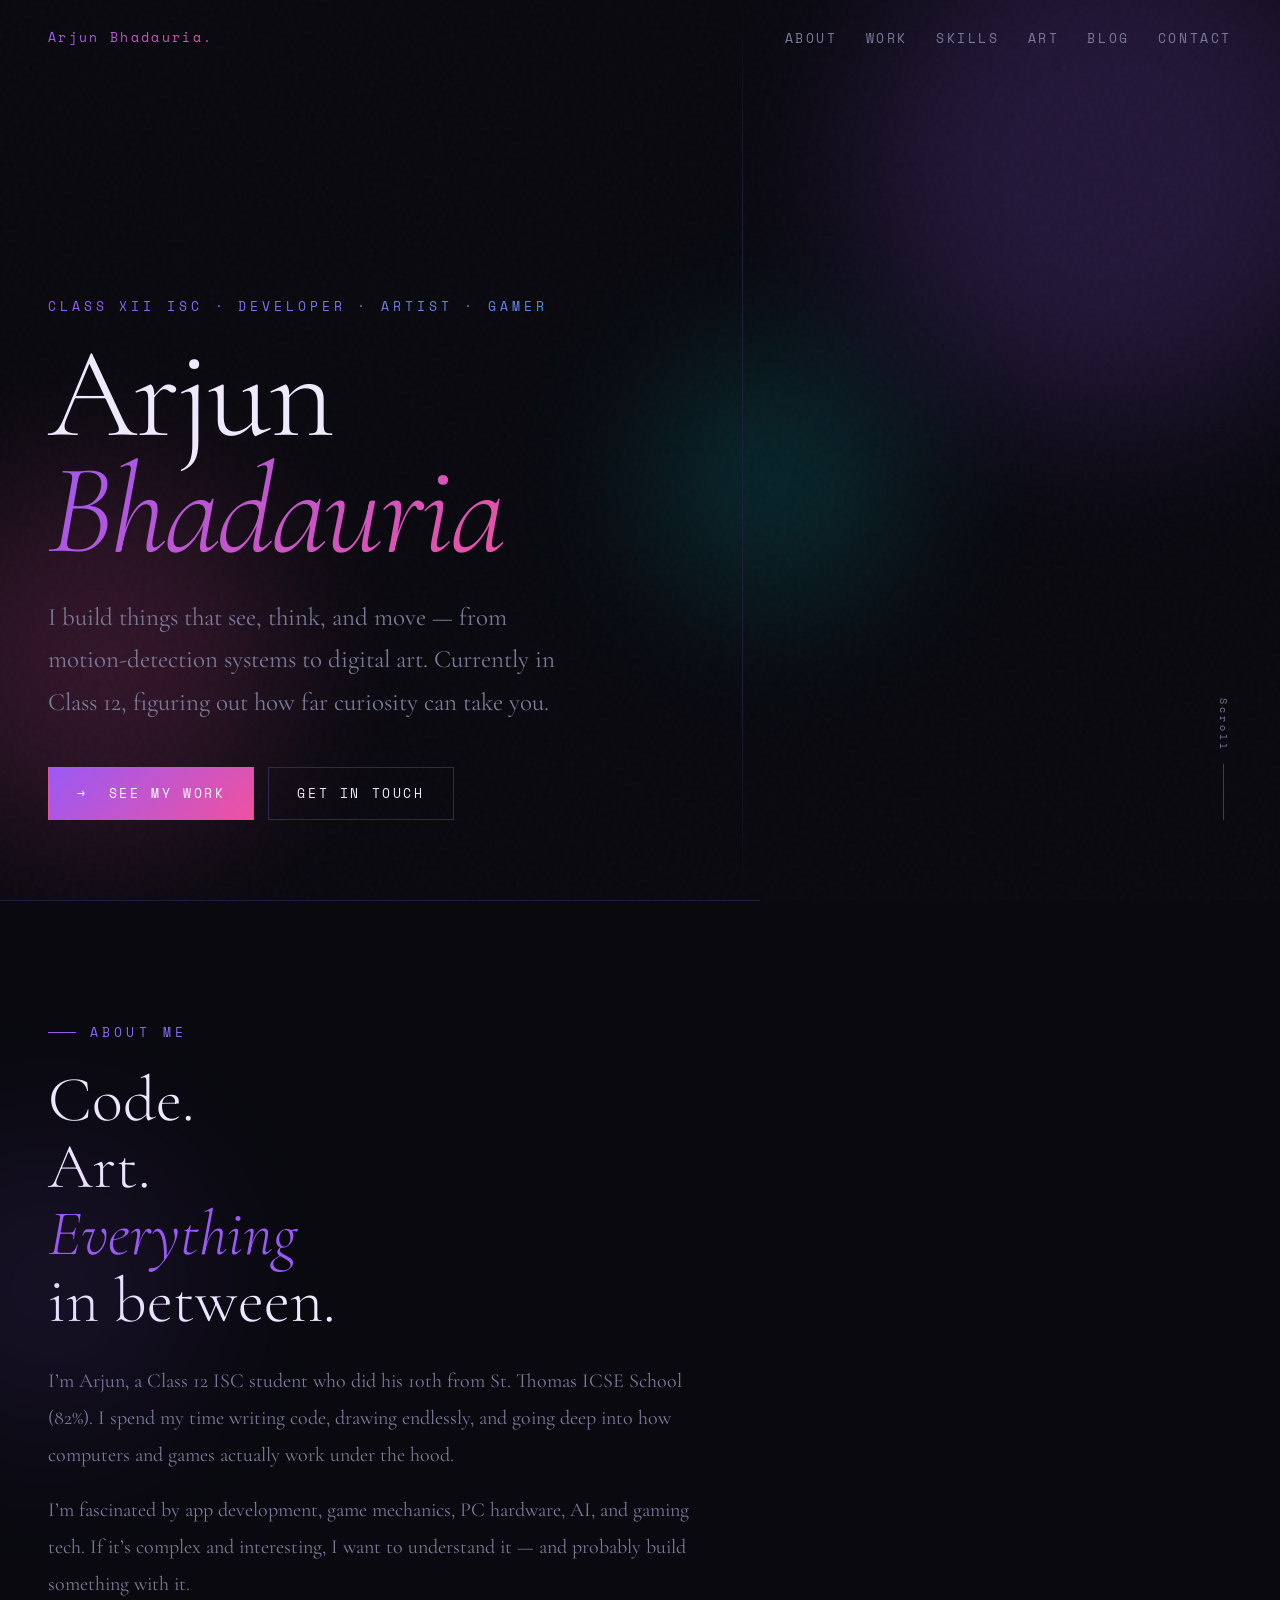
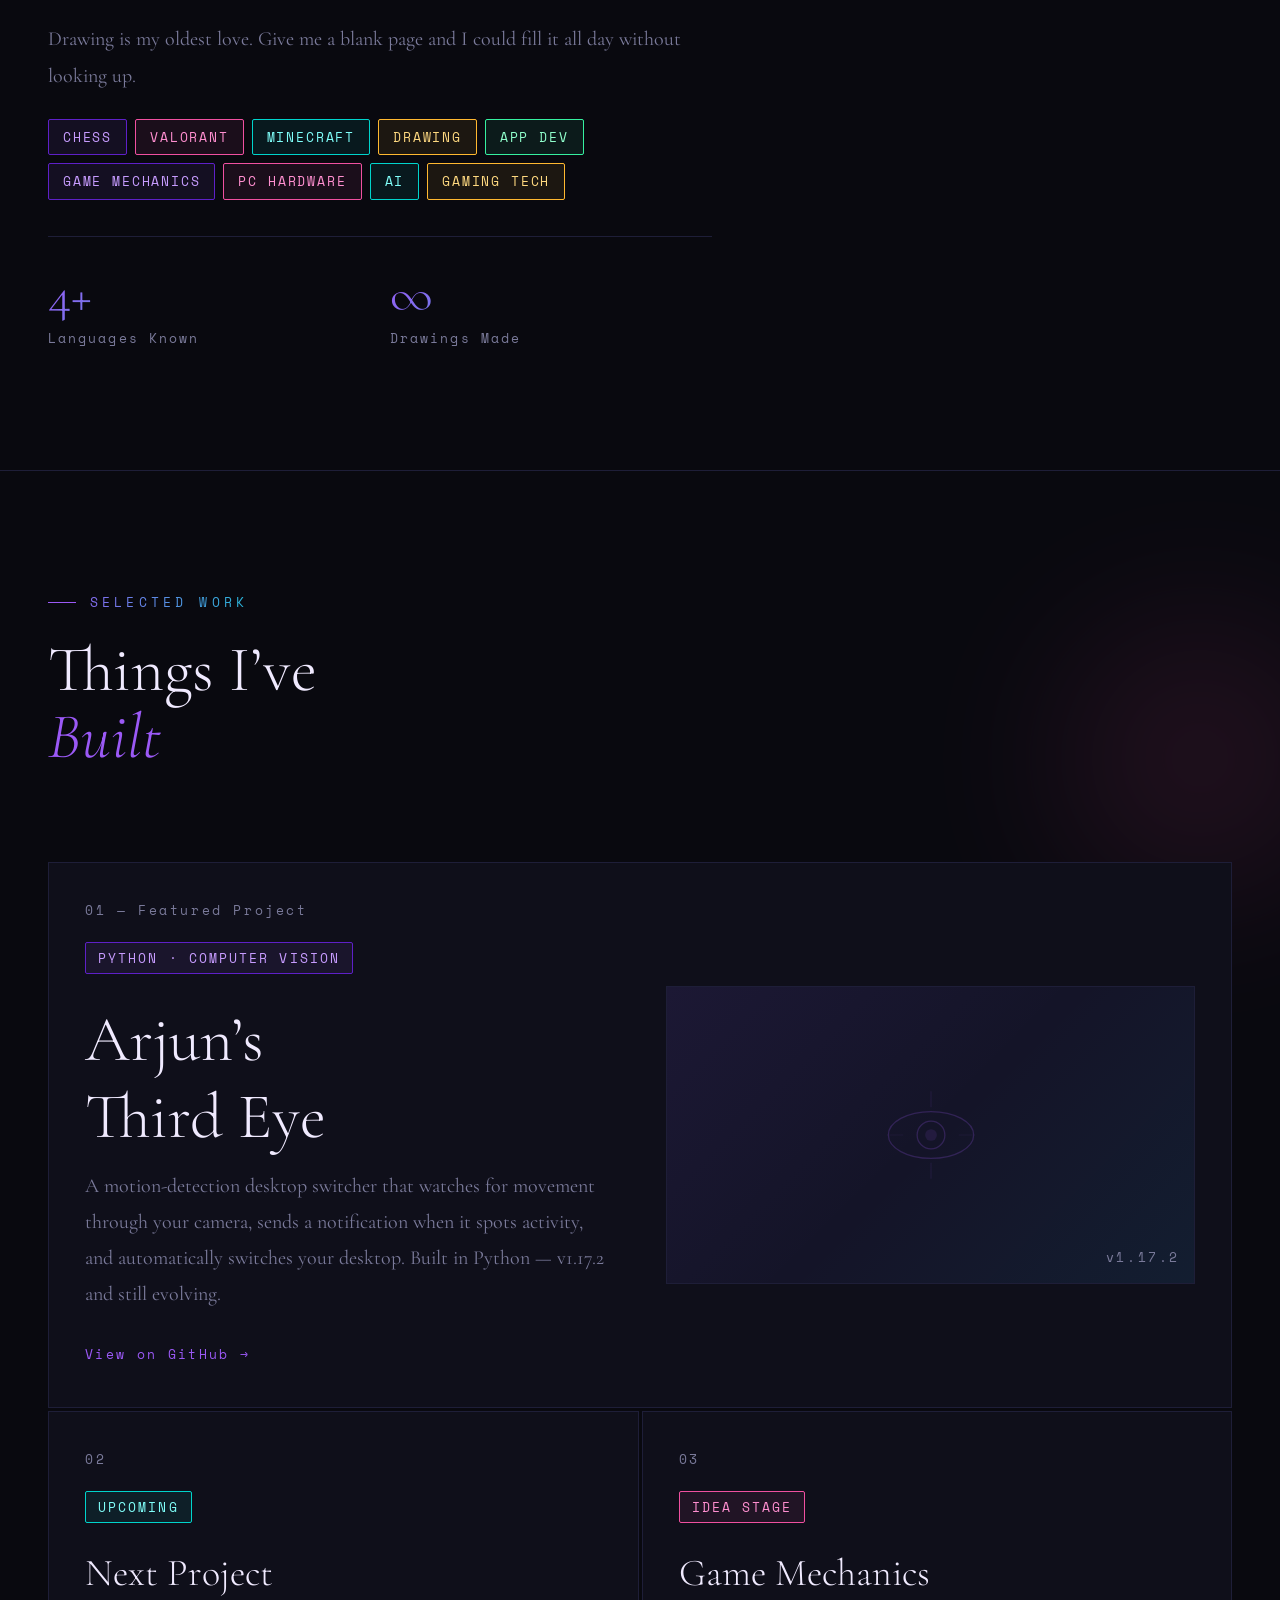
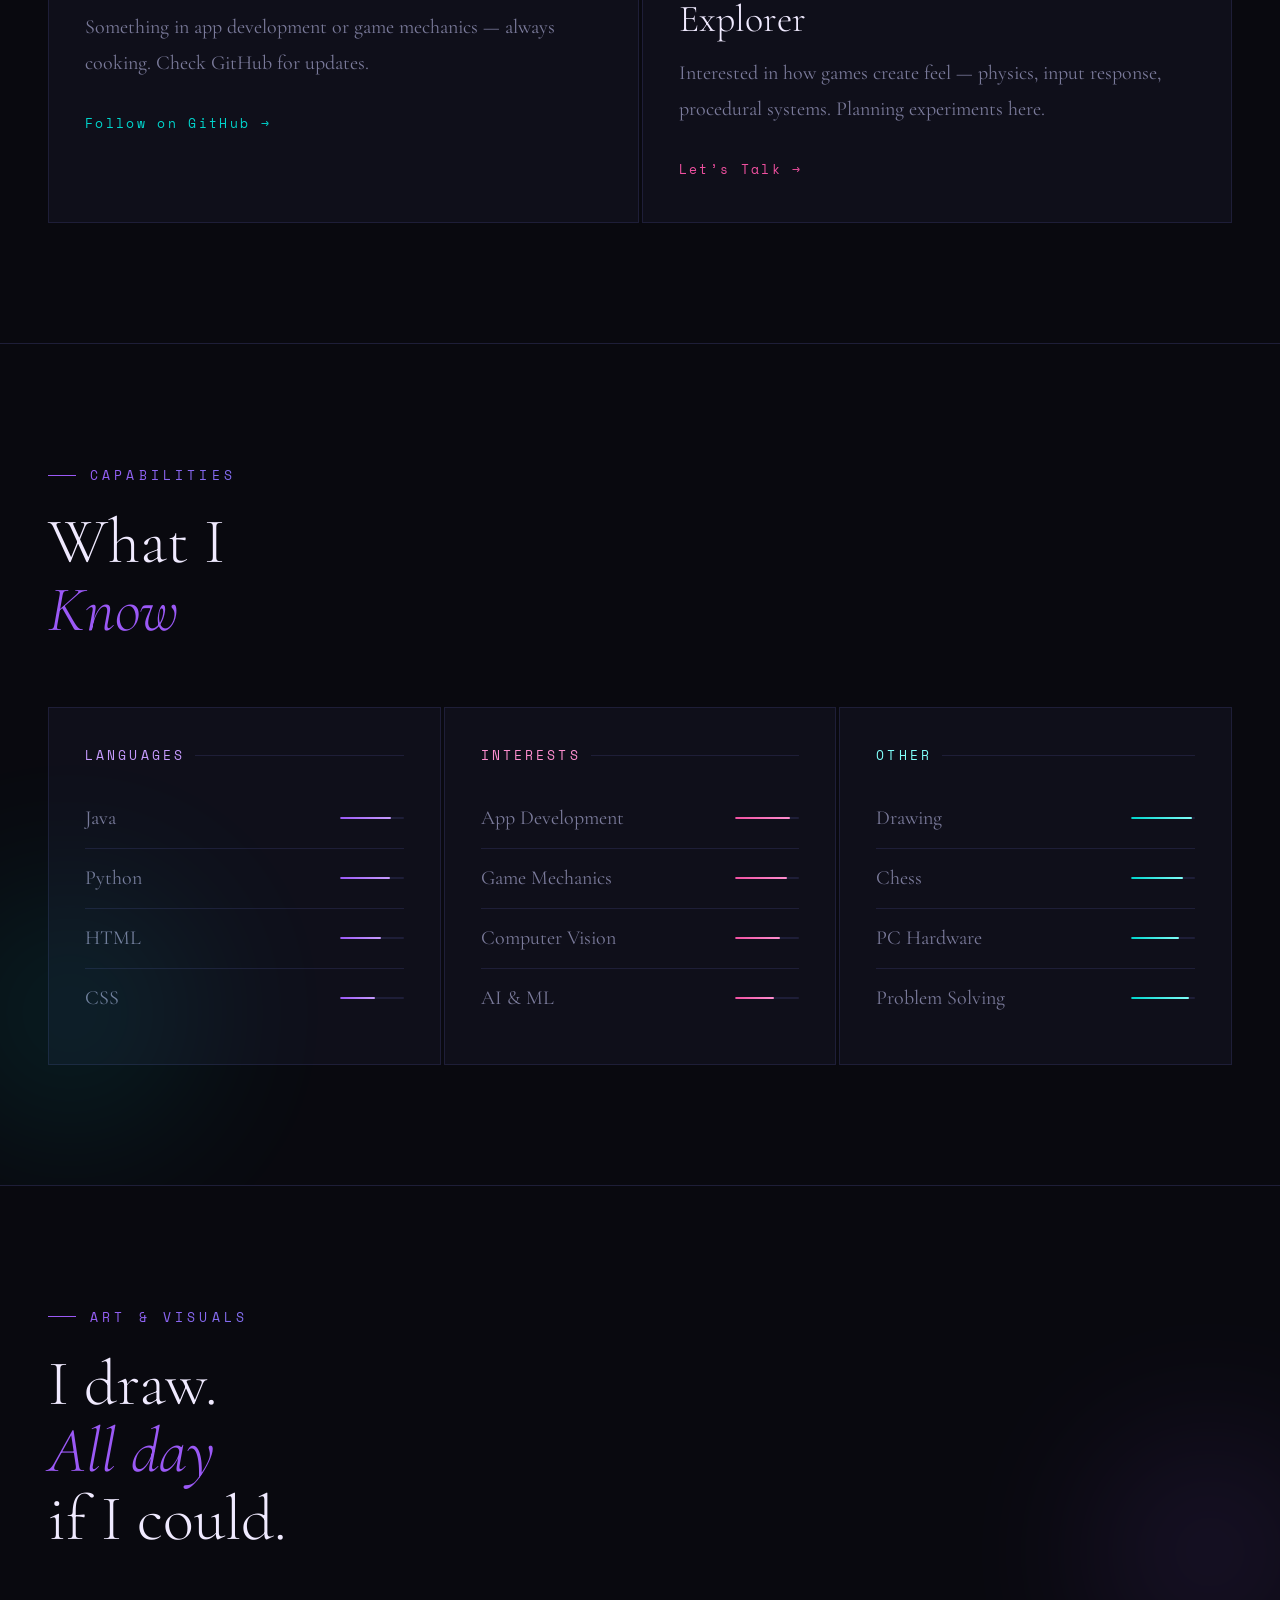
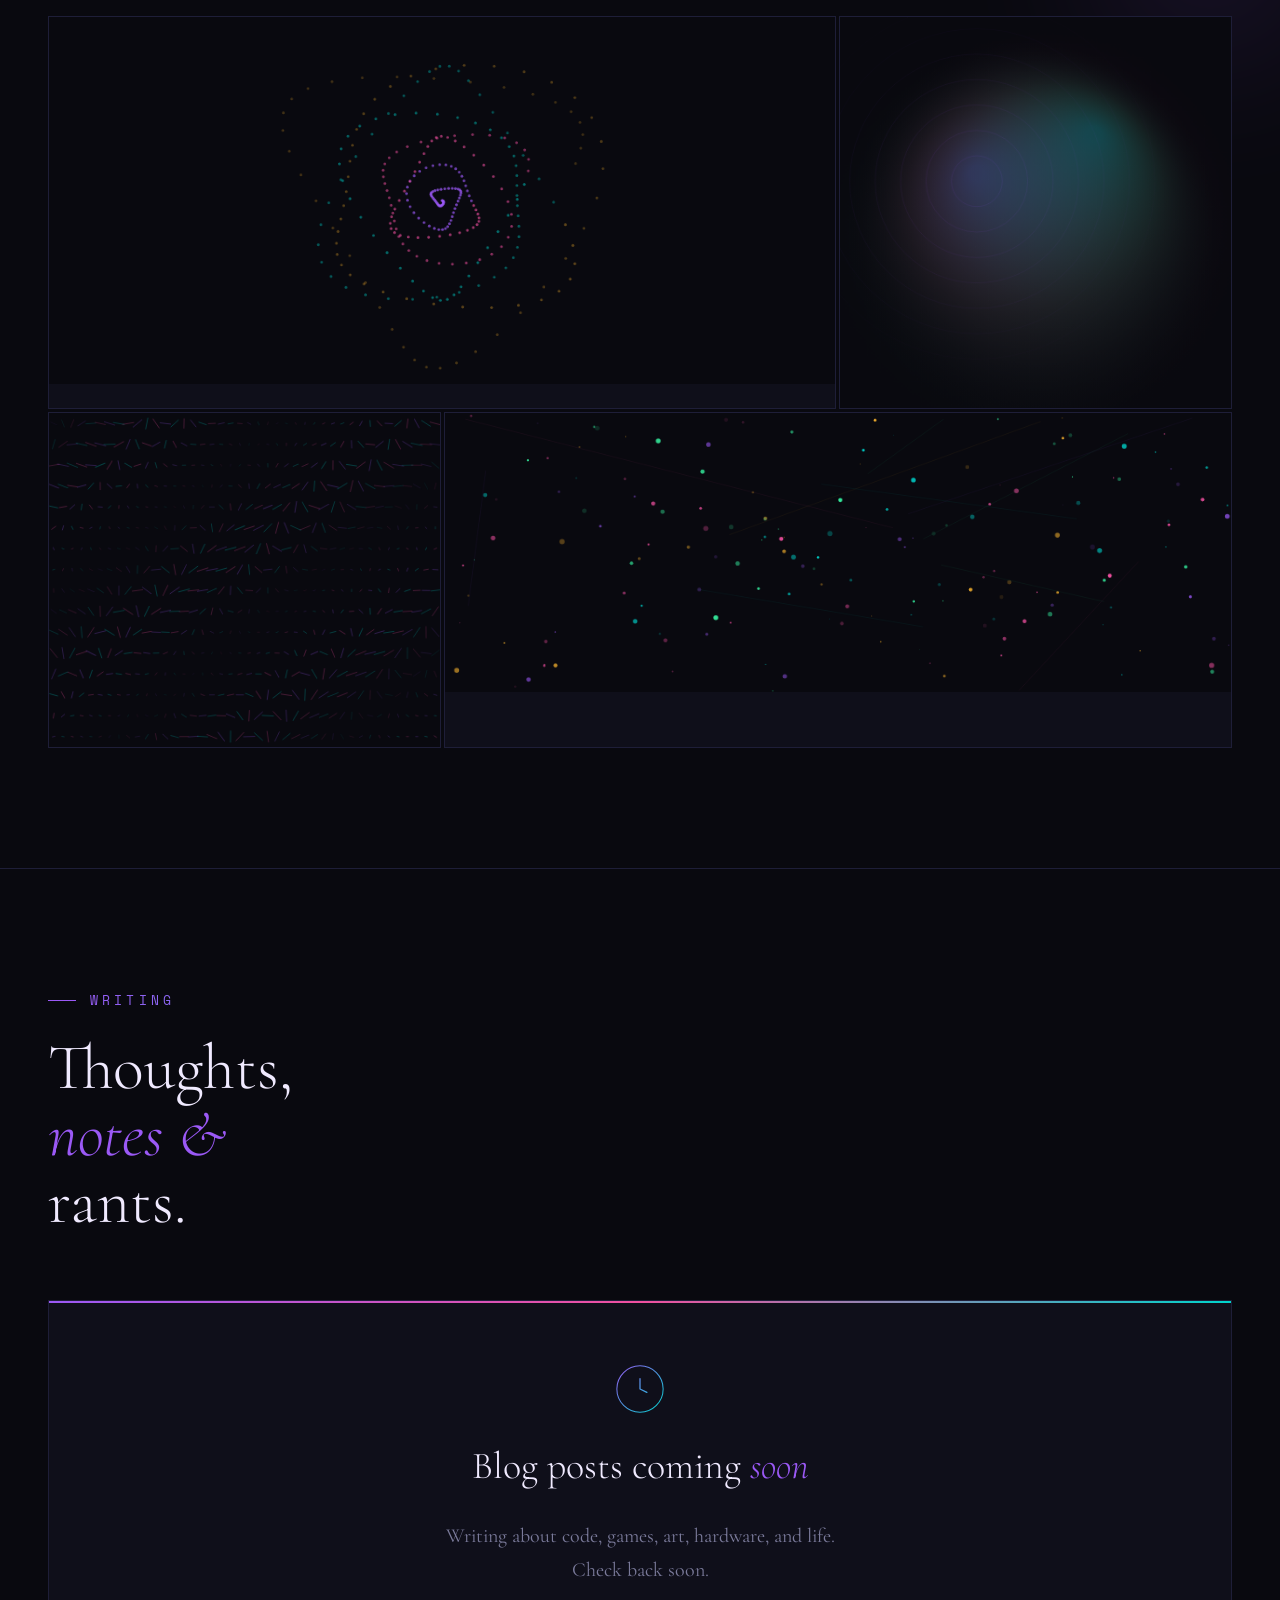
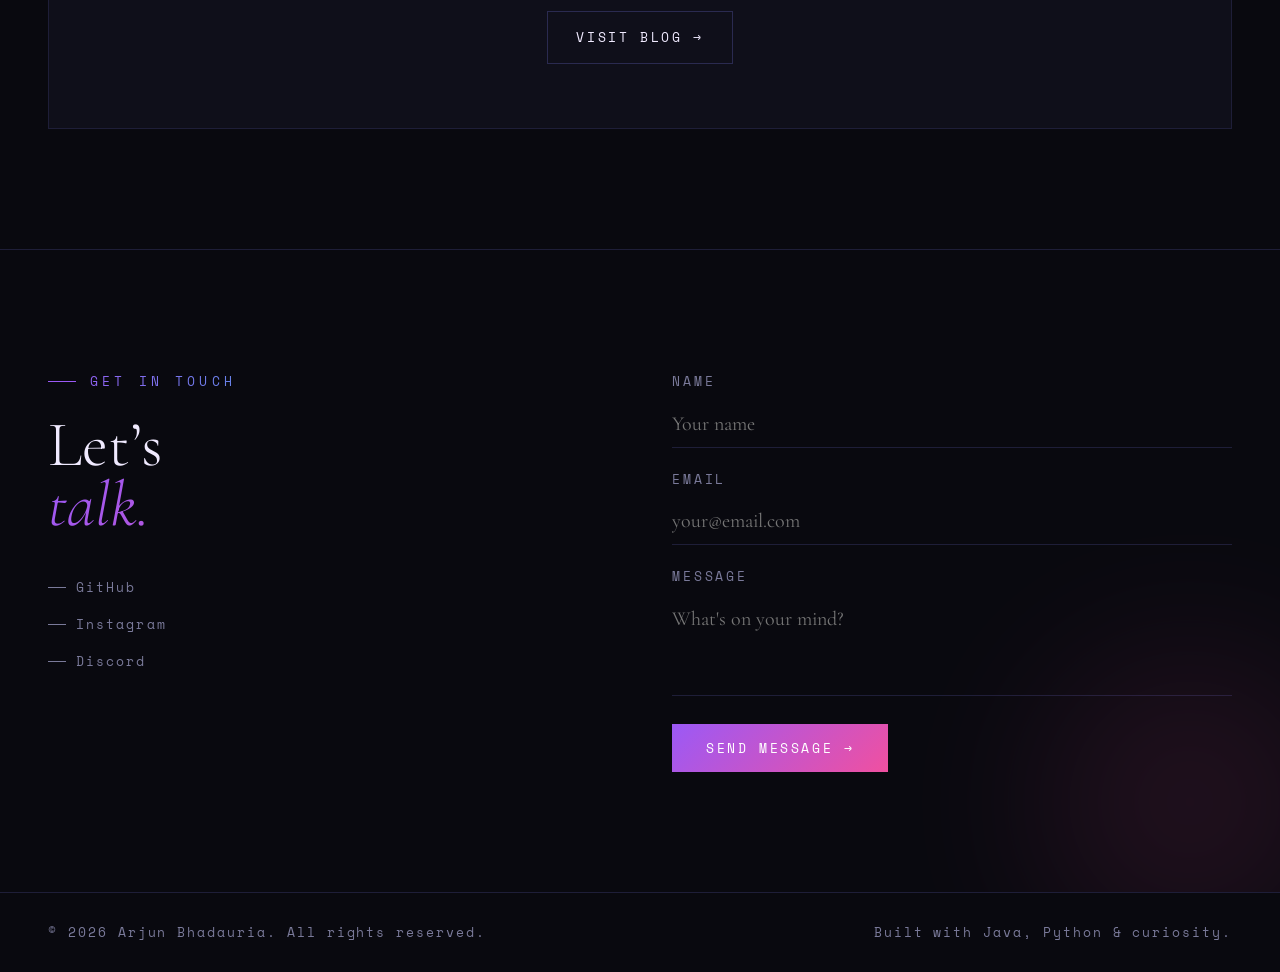
==== index.html @ fe4fc2d3 "Add files via upload" ====
<!DOCTYPE html>
<html lang="en">
<head>
<meta charset="UTF-8"/>
<meta name="viewport" content="width=device-width, initial-scale=1.0"/>
<meta name="description" content="Arjun Bhadauria — Class 12 student, developer, artist & gamer. Building things that see, think, and move."/>
<title>Arjun Bhadauria — Portfolio</title>
<link rel="stylesheet" href="assets/style.css"/>
<style>
/* ── PAGE-SPECIFIC STYLES ── */

/* HERO */
#hero {
  min-height:100vh; display:flex; flex-direction:column; justify-content:flex-end;
  padding:0 48px 80px; position:relative;
}
.hero-orb-1 { width:500px; height:500px; top:-80px; right:-80px; }
.hero-orb-2 { width:360px; height:360px; bottom:60px; left:-80px; }
.hero-orb-3 { width:240px; height:240px; top:40%; right:30%; }
.hero-line {
  position:absolute; top:0; bottom:0; left:58%; width:1px;
  background:linear-gradient(to bottom,transparent,var(--border) 25%,var(--border) 75%,transparent);
}
.hero-eyebrow {
  font-family:var(--mono); font-size:var(--fs-xs); letter-spacing:.3em; text-transform:uppercase;
  margin-bottom:20px; opacity:0; animation:fadeUp .8s .3s ease forwards;
  background:linear-gradient(90deg,var(--violet),var(--cyan));
  -webkit-background-clip:text; -webkit-text-fill-color:transparent; background-clip:text;
}
.hero-name {
  font-size:var(--fs-hero); font-weight:300; line-height:.9; letter-spacing:-.02em;
  margin-bottom:28px; opacity:0; animation:fadeUp .9s .5s ease forwards;
}
.hero-name em {
  font-style:italic;
  background:linear-gradient(135deg,var(--violet),var(--pink));
  -webkit-background-clip:text; -webkit-text-fill-color:transparent; background-clip:text;
}
.hero-desc {
  max-width:520px; color:var(--muted); font-size:var(--fs-md); line-height:1.7;
  margin-bottom:44px; opacity:0; animation:fadeUp .9s .7s ease forwards;
}
.hero-btns { display:flex; gap:14px; flex-wrap:wrap; opacity:0; animation:fadeUp .9s .9s ease forwards; }
.scroll-hint {
  position:absolute; right:48px; bottom:80px;
  font-family:var(--mono); font-size:10px; letter-spacing:.3em; color:var(--muted);
  writing-mode:vertical-rl; display:flex; align-items:center; gap:12px;
  opacity:0; animation:fadeUp 1s 1.1s ease forwards;
}
.scroll-hint::after { content:''; display:block; width:1px; height:56px; background:var(--dim); }

/* ABOUT */
#about {
  padding:120px 48px; border-top:1px solid var(--border);
  display:block; max-width:760px;
}
.about-text { color:var(--muted); font-size:var(--fs-base); line-height:1.85; margin-bottom:18px; }
.interest-chips { display:flex; flex-wrap:wrap; gap:8px; margin-top:24px; }
.about-stats { display:grid; grid-template-columns:1fr 1fr; gap:20px; margin-top:36px; padding-top:32px; border-top:1px solid var(--border); }
.stat-num {
  font-size:clamp(36px,5vw,52px); font-weight:300; line-height:1;
  background:linear-gradient(135deg,var(--violet),var(--cyan));
  -webkit-background-clip:text; -webkit-text-fill-color:transparent; background-clip:text;
}
.stat-label { font-family:var(--mono); font-size:var(--fs-xs); letter-spacing:.16em; color:var(--muted); margin-top:6px; }

/* PROJECTS */
#projects { padding:120px 48px; border-top:1px solid var(--border); }
.projects-header { display:flex; justify-content:space-between; align-items:flex-end; margin-bottom:64px; }
.projects-grid { display:grid; grid-template-columns:1fr 1fr; gap:3px; }
.project-card { padding:36px; }
.project-card.featured { grid-column:span 2; display:grid; grid-template-columns:1fr 1fr; gap:52px; align-items:center; }
.project-card.featured .project-title { font-size:var(--fs-xl); }
.project-num { font-family:var(--mono); font-size:var(--fs-xs); color:var(--muted); letter-spacing:.2em; margin-bottom:18px; }
.project-tag {
  display:inline-block; font-family:var(--mono); font-size:var(--fs-xs); letter-spacing:.16em;
  padding:4px 12px; margin-bottom:14px; border-radius:2px;
}
.project-title { font-size:var(--fs-lg); font-weight:300; margin-bottom:12px; line-height:1.2; }
.project-desc { color:var(--muted); font-size:var(--fs-base); line-height:1.8; margin-bottom:24px; }
.project-visual {
  aspect-ratio:16/9; background:var(--surface2); border:1px solid var(--border);
  display:flex; align-items:center; justify-content:center; position:relative; overflow:hidden;
}
.project-visual-inner {
  position:absolute; inset:0;
  background:linear-gradient(135deg,rgba(155,89,246,.06),transparent 50%,rgba(0,212,204,.05));
}
.eye-svg { position:absolute; opacity:.22; }
.project-v-label { position:absolute; bottom:14px; right:14px; font-family:var(--mono); font-size:var(--fs-xs); letter-spacing:.2em; color:var(--muted); }

/* SKILLS */
#skills { padding:120px 48px; border-top:1px solid var(--border); }
.skills-grid { display:grid; grid-template-columns:repeat(3,1fr); gap:3px; margin-top:64px; }
.skill-group { background:var(--surface); border:1px solid var(--border); padding:36px; }
.skill-group-title {
  font-family:var(--mono); font-size:var(--fs-xs); letter-spacing:.24em; text-transform:uppercase;
  margin-bottom:22px; display:flex; align-items:center; gap:10px;
}
.skill-group-title::after { content:''; flex:1; height:1px; background:var(--border); }
.sg-v .skill-group-title { color:var(--violet-l); }
.sg-p .skill-group-title { color:var(--pink-l); }
.sg-c .skill-group-title { color:var(--cyan-l); }
.skill-item { display:flex; justify-content:space-between; align-items:center; padding:12px 0; border-bottom:1px solid var(--border); font-size:var(--fs-base); color:var(--muted); }
.skill-item:last-child { border-bottom:none; }

/* ART */
#art { padding:120px 48px; border-top:1px solid var(--border); }
.art-grid { display:grid; grid-template-columns:repeat(3,1fr); gap:3px; margin-top:64px; }
.art-item { position:relative; overflow:hidden; background:var(--surface); border:1px solid var(--border); }
.art-item:first-child { grid-column:span 2; }
.art-item:last-child  { grid-column:span 2; }
.art-canvas { width:100%; display:block; }
.art-overlay {
  position:absolute; inset:0;
  background:linear-gradient(to top,rgba(9,9,15,.88) 0%,transparent 55%);
  display:flex; flex-direction:column; justify-content:flex-end; padding:24px; opacity:0; transition:opacity .3s;
}
.art-item:hover .art-overlay { opacity:1; }
.art-title { font-size:var(--fs-md); margin-bottom:4px; color:var(--text); }
.art-medium { font-family:var(--mono); font-size:var(--fs-xs); letter-spacing:.16em; color:var(--violet-l); }

/* BLOG TEASER */
#blog { padding:120px 48px; border-top:1px solid var(--border); }
.blog-grid { display:grid; grid-template-columns:repeat(3,1fr); gap:3px; margin-top:64px; }
.blog-card {
  background:var(--surface); border:1px solid var(--border); padding:32px;
  text-decoration:none; display:block; color:inherit;
  position:relative; overflow:hidden; transition:border-color .3s, transform .3s;
}
.blog-card:hover { border-color:var(--border2); transform:translateY(-2px); }
.blog-card::before {
  content:''; position:absolute; inset:0; opacity:0; transition:opacity .4s;
  background:radial-gradient(ellipse at 0% 0%,rgba(155,89,246,.08),transparent 60%);
}
.blog-card:hover::before { opacity:1; }
.blog-date { font-family:var(--mono); font-size:var(--fs-xs); letter-spacing:.16em; color:var(--muted); margin-bottom:14px; }
.blog-title { font-size:var(--fs-md); font-weight:300; line-height:1.3; margin-bottom:12px; color:var(--text); }
.blog-excerpt { color:var(--muted); font-size:var(--fs-sm); line-height:1.8; margin-bottom:18px; }
.blog-tag { font-family:var(--mono); font-size:var(--fs-xs); letter-spacing:.14em; padding:3px 10px; border-radius:2px; display:inline-block; }

/* CONTACT */
#contact {
  padding:120px 48px; border-top:1px solid var(--border);
  display:grid; grid-template-columns:1fr 1fr; gap:64px; align-items:start;
}
.contact-heading { font-size:var(--fs-xl); font-weight:300; line-height:.95; margin-bottom:40px; }
.contact-heading em {
  font-style:italic; display:block;
  background:linear-gradient(135deg,var(--violet),var(--pink));
  -webkit-background-clip:text; -webkit-text-fill-color:transparent; background-clip:text;
}
.contact-links { display:flex; flex-direction:column; gap:14px; }
.contact-link {
  font-family:var(--mono); font-size:var(--fs-xs); letter-spacing:.16em;
  color:var(--muted); text-decoration:none; display:inline-flex; align-items:center; gap:10px; transition:color .2s;
}
.contact-link:hover { color:var(--violet-l); }
.contact-link::before { content:''; display:block; width:18px; height:1px; background:currentColor; }
.contact-form { display:flex; flex-direction:column; gap:20px; }

/* ── RESPONSIVE ── */
@media(max-width:900px){
  #hero    { padding:0 28px 64px; }
  #about, #contact { padding:80px 28px; }
  .hero-line, .scroll-hint { display:none; }
  #projects  { padding:80px 28px; }
  .projects-grid { grid-template-columns:1fr; }
  .project-card.featured { grid-column:span 1; grid-template-columns:1fr; }
  .project-visual { display:none; }
  #skills    { padding:80px 28px; }
  .skills-grid { grid-template-columns:1fr 1fr; }
  #art       { padding:80px 28px; }
  .art-grid  { grid-template-columns:1fr 1fr; }
  .art-item:first-child, .art-item:last-child { grid-column:span 2; }
  #blog      { padding:80px 28px; }
  .blog-grid { grid-template-columns:1fr 1fr; }
  #contact   { padding:80px 28px; }
}
@media(max-width:560px){
  #hero { padding:0 20px 56px; }
  .hero-btns { flex-direction:column; }
  .btn { justify-content:center; }
  #about,#projects,#skills,#art,#blog,#contact { padding-left:20px; padding-right:20px; padding-top:64px; padding-bottom:64px; }
  .about-stats { grid-template-columns:1fr 1fr; }
  .skills-grid { grid-template-columns:1fr; }
  .art-grid { grid-template-columns:1fr; }
  .art-item:first-child, .art-item:last-child { grid-column:span 1; }
  .blog-grid { grid-template-columns:1fr; }
  .contact-heading { font-size:clamp(40px,12vw,70px); }
}
</style>
</head>
<body>

<div class="cursor-dot"  id="cDot"></div>
<div class="cursor-ring" id="cRing"></div>

<!-- NAV -->
<nav id="nav">
  <a href="#hero" class="nav-logo">Arjun Bhadauria.</a>
  <ul class="nav-links">
    <li><a href="#about">About</a></li>
    <li><a href="#projects">Work</a></li>
    <li><a href="#skills">Skills</a></li>
    <li><a href="#art">Art</a></li>
    <li><a href="#blog">Blog</a></li>
    <li><a href="#contact">Contact</a></li>
  </ul>
  <button class="nav-toggle" id="navToggle" aria-label="Menu">
    <span></span><span></span><span></span>
  </button>
</nav>
<div class="nav-mobile" id="navMobile">
  <a href="#about"    onclick="closeMobileNav()">About</a>
  <a href="#projects" onclick="closeMobileNav()">Work</a>
  <a href="#skills"   onclick="closeMobileNav()">Skills</a>
  <a href="#art"      onclick="closeMobileNav()">Art</a>
  <a href="#blog"     onclick="closeMobileNav()">Blog</a>
  <a href="#contact"  onclick="closeMobileNav()">Contact</a>
</div>

<!-- HERO -->
<section id="hero">
  <div class="orb orb-v hero-orb-1"></div>
  <div class="orb orb-p hero-orb-2"></div>
  <div class="orb orb-c hero-orb-3"></div>
  <div class="hero-line"></div>
  <div class="hero-eyebrow">Class XII ISC &middot; Developer &middot; Artist &middot; Gamer</div>
  <h1 class="hero-name">Arjun<br><em>Bhadauria</em></h1>
  <p class="hero-desc">I build things that see, think, and move &mdash; from motion-detection systems to digital art. Currently in Class 12, figuring out how far curiosity can take you.</p>
  <div class="hero-btns">
    <a href="#projects" class="btn btn-primary">&#8594;&nbsp;&nbsp;See My Work</a>
    <a href="#contact"  class="btn btn-outline">Get In Touch</a>
  </div>
  <div class="scroll-hint">Scroll</div>
</section>

<!-- ABOUT -->
<section id="about">
  <div class="orb orb-v" style="width:300px;height:300px;top:20%;left:-100px;opacity:.1;"></div>
  <div class="reveal">
    <div class="section-label">About Me</div>
    <h2 class="big-heading">Code.<br>Art.<br><em>Everything</em><br>in between.</h2>
    <p class="about-text">I&rsquo;m Arjun, a Class 12 ISC student who did his 10th from St.&nbsp;Thomas ICSE School (82%). I spend my time writing code, drawing endlessly, and going deep into how computers and games actually work under the hood.</p>
    <p class="about-text">I&rsquo;m fascinated by app development, game mechanics, PC hardware, AI, and gaming tech. If it&rsquo;s complex and interesting, I want to understand it &mdash; and probably build something with it.</p>
    <p class="about-text">Drawing is my oldest love. Give me a blank page and I could fill it all day without looking up.</p>
    <div class="interest-chips">
      <span class="chip chip-v">Chess</span>
      <span class="chip chip-p">Valorant</span>
      <span class="chip chip-c">Minecraft</span>
      <span class="chip chip-a">Drawing</span>
      <span class="chip chip-g">App Dev</span>
      <span class="chip chip-v">Game Mechanics</span>
      <span class="chip chip-p">PC Hardware</span>
      <span class="chip chip-c">AI</span>
      <span class="chip chip-a">Gaming Tech</span>
    </div>
    <div class="about-stats">
      <div><div class="stat-num">4+</div><div class="stat-label">Languages Known</div></div>
      <div><div class="stat-num">&#8734;</div><div class="stat-label">Drawings Made</div></div>
    </div>
  </div>
</section>

<!-- PROJECTS -->
<section id="projects">
  <div class="orb orb-p" style="width:280px;height:280px;top:10%;right:-60px;opacity:.1;"></div>
  <div class="projects-header reveal">
    <div>
      <div class="section-label">Selected Work</div>
      <h2 class="big-heading">Things I&rsquo;ve<br><em>Built</em></h2>
    </div>
  </div>
  <div class="projects-grid">

    <!-- Featured -->
    <div class="card card-glow project-card featured reveal">
      <div>
        <div class="project-num">01 &mdash; Featured Project</div>
        <span class="project-tag chip chip-v">Python &middot; Computer Vision</span>
        <h3 class="project-title" style="margin-top:14px;">Arjun&rsquo;s<br>Third Eye</h3>
        <p class="project-desc">A motion-detection desktop switcher that watches for movement through your camera, sends a notification when it spots activity, and automatically switches your desktop. Built in Python &mdash; v1.17.2 and still evolving.</p>
        <a href="https://github.com/arjundevloper/motion-detection-desktop-switcher/tree/main/arjuns_third_eye_v1.17.2" target="_blank" class="arrow-link">View on GitHub &#8594;</a>
      </div>
      <div class="project-visual">
        <div class="project-visual-inner"></div>
        <svg class="eye-svg" width="96" height="96" viewBox="0 0 90 90" fill="none">
          <ellipse cx="45" cy="45" rx="40" ry="22" stroke="#9b59f6" stroke-width="1.2"/>
          <circle cx="45" cy="45" r="13" stroke="#9b59f6" stroke-width="1.2"/>
          <circle cx="45" cy="45" r="5.5" fill="#9b59f6" opacity=".5"/>
          <line x1="45" y1="4"  x2="45" y2="19" stroke="#9b59f6" stroke-width=".9" opacity=".5"/>
          <line x1="45" y1="71" x2="45" y2="86" stroke="#9b59f6" stroke-width=".9" opacity=".5"/>
          <line x1="4"  y1="45" x2="19" y2="45" stroke="#9b59f6" stroke-width=".9" opacity=".3"/>
          <line x1="71" y1="45" x2="86" y2="45" stroke="#9b59f6" stroke-width=".9" opacity=".3"/>
        </svg>
        <span class="project-v-label">v1.17.2</span>
      </div>
    </div>

    <!-- P2 -->
    <div class="card card-glow project-card reveal">
      <div class="project-num">02</div>
      <span class="project-tag chip chip-c">Upcoming</span>
      <h3 class="project-title" style="margin-top:14px;">Next Project</h3>
      <p class="project-desc">Something in app development or game mechanics &mdash; always cooking. Check GitHub for updates.</p>
      <a href="https://github.com/arjundevloper" target="_blank" class="arrow-link cyan">Follow on GitHub &#8594;</a>
    </div>

    <!-- P3 -->
    <div class="card card-glow project-card reveal">
      <div class="project-num">03</div>
      <span class="project-tag chip chip-p">Idea Stage</span>
      <h3 class="project-title" style="margin-top:14px;">Game Mechanics<br>Explorer</h3>
      <p class="project-desc">Interested in how games create feel &mdash; physics, input response, procedural systems. Planning experiments here.</p>
      <a href="#contact" class="arrow-link pink">Let&rsquo;s Talk &#8594;</a>
    </div>
  </div>
</section>

<!-- SKILLS -->
<section id="skills">
  <div class="orb orb-c" style="width:260px;height:260px;bottom:5%;left:-60px;opacity:.1;"></div>
  <div class="reveal">
    <div class="section-label">Capabilities</div>
    <h2 class="big-heading">What I<br><em>Know</em></h2>
  </div>
  <div class="skills-grid">
    <div class="skill-group sg-v reveal">
      <div class="skill-group-title">Languages</div>
      <div class="skill-item">Java          <div class="skill-bar"><div class="skill-bar-fill fill-v" style="--pct:.80"></div></div></div>
      <div class="skill-item">Python        <div class="skill-bar"><div class="skill-bar-fill fill-v" style="--pct:.78"></div></div></div>
      <div class="skill-item">HTML          <div class="skill-bar"><div class="skill-bar-fill fill-v" style="--pct:.65"></div></div></div>
      <div class="skill-item">CSS           <div class="skill-bar"><div class="skill-bar-fill fill-v" style="--pct:.55"></div></div></div>
    </div>
    <div class="skill-group sg-p reveal">
      <div class="skill-group-title">Interests</div>
      <div class="skill-item">App Development   <div class="skill-bar"><div class="skill-bar-fill fill-p" style="--pct:.85"></div></div></div>
      <div class="skill-item">Game Mechanics    <div class="skill-bar"><div class="skill-bar-fill fill-p" style="--pct:.80"></div></div></div>
      <div class="skill-item">Computer Vision   <div class="skill-bar"><div class="skill-bar-fill fill-p" style="--pct:.70"></div></div></div>
      <div class="skill-item">AI &amp; ML       <div class="skill-bar"><div class="skill-bar-fill fill-p" style="--pct:.60"></div></div></div>
    </div>
    <div class="skill-group sg-c reveal">
      <div class="skill-group-title">Other</div>
      <div class="skill-item">Drawing        <div class="skill-bar"><div class="skill-bar-fill fill-c" style="--pct:.95"></div></div></div>
      <div class="skill-item">Chess          <div class="skill-bar"><div class="skill-bar-fill fill-c" style="--pct:.82"></div></div></div>
      <div class="skill-item">PC Hardware    <div class="skill-bar"><div class="skill-bar-fill fill-c" style="--pct:.75"></div></div></div>
      <div class="skill-item">Problem Solving<div class="skill-bar"><div class="skill-bar-fill fill-c" style="--pct:.90"></div></div></div>
    </div>
  </div>
</section>

<!-- ART -->
<section id="art">
  <div class="orb orb-v" style="width:220px;height:220px;top:20%;right:-40px;opacity:.12;"></div>
  <div class="reveal">
    <div class="section-label">Art &amp; Visuals</div>
    <h2 class="big-heading">I draw.<br><em>All day</em><br>if I could.</h2>
  </div>
  <div class="art-grid reveal">
    <div class="art-item"><canvas class="art-canvas" id="c1"></canvas><div class="art-overlay"><div class="art-title">Generative Forms</div><div class="art-medium">Canvas &middot; Code Art</div></div></div>
    <div class="art-item"><canvas class="art-canvas" id="c2"></canvas><div class="art-overlay"><div class="art-title">Study in Light</div><div class="art-medium">Digital &middot; Illustration</div></div></div>
    <div class="art-item"><canvas class="art-canvas" id="c3"></canvas><div class="art-overlay"><div class="art-title">Flow Field</div><div class="art-medium">Algorithm &middot; Art</div></div></div>
    <div class="art-item"><canvas class="art-canvas" id="c4"></canvas><div class="art-overlay"><div class="art-title">Star Field</div><div class="art-medium">Generative &middot; Canvas</div></div></div>
  </div>

</section>

<!-- BLOG -->
<section id="blog">
  <div class="reveal">
    <div class="section-label">Writing</div>
    <h2 class="big-heading">Thoughts,<br><em>notes &amp;</em><br>rants.</h2>
  </div>
  <div class="blog-coming reveal" style="margin-top:64px;padding:64px;background:var(--surface);border:1px solid var(--border);display:flex;flex-direction:column;align-items:center;text-align:center;gap:20px;position:relative;overflow:hidden;">
    <div style="position:absolute;top:0;left:0;right:0;height:2px;background:linear-gradient(90deg,var(--violet),var(--pink),var(--cyan));"></div>
    <svg width="48" height="48" viewBox="0 0 56 56" fill="none" style="animation:pulse 2.5s ease infinite;">
      <circle cx="28" cy="28" r="27" stroke="url(#bsg)" stroke-width="1.2"/>
      <path d="M28 16v12l8 4" stroke="url(#bsg)" stroke-width="1.5" stroke-linecap="round" stroke-linejoin="round"/>
      <defs><linearGradient id="bsg" x1="0" y1="0" x2="56" y2="56" gradientUnits="userSpaceOnUse"><stop stop-color="#9b59f6"/><stop offset="1" stop-color="#00d4cc"/></linearGradient></defs>
    </svg>
    <p style="font-size:var(--fs-lg);font-weight:300;font-family:var(--serif);">Blog posts coming <em style="font-style:italic;color:var(--violet);">soon</em></p>
    <p style="color:var(--muted);font-size:var(--fs-base);max-width:420px;line-height:1.7;">Writing about code, games, art, hardware, and life. Check back soon.</p>
    <a href="blog.html" class="btn btn-outline" style="margin-top:4px;">Visit Blog &#8594;</a>
  </div>
</section>

<!-- CONTACT -->
<section id="contact">
  <div class="orb orb-p" style="width:300px;height:300px;bottom:-60px;right:-60px;opacity:.1;"></div>
  <div class="reveal">
    <div class="section-label">Get in Touch</div>
    <h2 class="contact-heading">Let&rsquo;s<br><em>talk.</em></h2>
    <div class="contact-links">
      <a href="https://github.com/arjundevloper"                          target="_blank"                class="contact-link">GitHub</a>
      <a href="https://www.instagram.com/arjunbhadauriaofficial/"          target="_blank"                class="contact-link">Instagram</a>
      <a href="https://discordapp.com/users/889860588648415272"            target="_blank"                class="contact-link">Discord</a>
    </div>
  </div>
  <div class="reveal">
    <div class="contact-form">
      <div class="form-group"><label class="form-label">Name</label><input class="form-input" type="text" placeholder="Your name"/></div>
      <div class="form-group"><label class="form-label">Email</label><input class="form-input" type="email" placeholder="your@email.com"/></div>
      <div class="form-group"><label class="form-label">Message</label><textarea class="form-textarea" placeholder="What's on your mind?"></textarea></div>
      <button class="form-submit">Send Message &#8594;</button>
    </div>
  </div>
</section>

<footer>
  <p>&#169; 2026 Arjun Bhadauria. All rights reserved.</p>
  <p>Built with Java, Python &amp; curiosity.</p>
</footer>

<script src="assets/main.js"></script>
</body>
</html>
---- assets/style.css ----
/* ═══════════════════════════════════════════
   ARJUN BHADAURIA — PORTFOLIO STYLESHEET
   Colorful dark theme
═══════════════════════════════════════════ */

@import url('https://fonts.googleapis.com/css2?family=Cormorant+Garamond:ital,wght@0,300;0,400;0,600;1,300;1,400&family=Space+Mono:wght@400;700&display=swap');

/* ── TOKENS ── */
:root {
  --bg:       #09090f;
  --surface:  #0f0f1a;
  --surface2: #141428;
  --border:   #1e1e38;
  --border2:  #2a2a50;

  --text:   #f0eaff;
  --muted:  #7a7a9a;
  --dim:    #3a3a5a;

  /* Vibrant palette */
  --violet:  #9b59f6;
  --violet-l:#c79cff;
  --violet-d:#5e20c8;
  --pink:    #f050a0;
  --pink-l:  #ff8fd0;
  --cyan:    #00d4cc;
  --cyan-l:  #80fffa;
  --amber:   #ffb830;
  --amber-l: #ffd980;
  --green:   #36f0a0;
  --green-l: #90ffcc;

  --glow-v:  rgba(155,89,246,0.12);
  --glow-p:  rgba(240,80,160,0.10);
  --glow-c:  rgba(0,212,204,0.10);

  --serif: 'Cormorant Garamond','Georgia','Times New Roman',serif;
  --mono:  'Space Mono','Courier New',monospace;

  /* Fluid font scale */
  --fs-xs:   clamp(11px,1.2vw,13px);
  --fs-sm:   clamp(13px,1.5vw,15px);
  --fs-base: clamp(17px,1.9vw,20px);
  --fs-md:   clamp(20px,2.4vw,25px);
  --fs-lg:   clamp(28px,3.5vw,38px);
  --fs-xl:   clamp(38px,5.5vw,64px);
  --fs-hero: clamp(56px,10vw,140px);
}

/* ── RESET ── */
*, *::before, *::after { box-sizing: border-box; margin: 0; padding: 0; }
html { scroll-behavior: smooth; }

body {
  background: var(--bg);
  color: var(--text);
  font-family: var(--serif);
  font-size: var(--fs-base);
  line-height: 1.75;
  overflow-x: hidden;
}

/* ── CURSOR ── */
body.cursor-active { cursor: none; }
body.cursor-active a, body.cursor-active button { cursor: none; }
.cursor-dot, .cursor-ring {
  position: fixed; pointer-events: none; border-radius: 50%;
  transform: translate(-50%,-50%); opacity: 0; transition: opacity .3s; z-index: 9999;
}
.cursor-dot  { width:9px; height:9px; background:var(--violet); z-index:10000; }
.cursor-ring { width:36px; height:36px; border:1.5px solid var(--violet); transition:width .25s,height .25s,opacity .3s; }
.cursor-dot.on  { opacity:1; }
.cursor-ring.on { opacity:.5; }
.cursor-dot.big  { width:16px; height:16px; background:var(--pink); }
.cursor-ring.big { width:58px; height:58px; border-color:var(--pink); opacity:.2; }

/* ── NOISE ── */
body::before {
  content:''; position:fixed; inset:0; pointer-events:none; z-index:999; opacity:.025;
  background-image:url("data:image/svg+xml,%3Csvg viewBox='0 0 200 200' xmlns='http://www.w3.org/2000/svg'%3E%3Cfilter id='n'%3E%3CfeTurbulence type='fractalNoise' baseFrequency='0.85' numOctaves='4' stitchTiles='stitch'/%3E%3C/filter%3E%3Crect width='100%25' height='100%25' filter='url(%23n)'/%3E%3C/svg%3E");
}

/* ── GRADIENT ORBS (bg decoration) ── */
.orb {
  position: absolute; border-radius: 50%; pointer-events: none; filter: blur(80px); opacity: .18;
}
.orb-v { background: var(--violet); }
.orb-p { background: var(--pink); }
.orb-c { background: var(--cyan); }

/* ── NAV ── */
nav {
  position: fixed; top:0; left:0; right:0; z-index:200;
  display:flex; justify-content:space-between; align-items:center;
  padding:20px 48px;
  border-bottom:1px solid transparent;
  transition:background .4s, border-color .4s;
}
nav.scrolled {
  background: rgba(9,9,15,.95);
  border-color: var(--border);
  backdrop-filter: blur(18px);
}
.nav-logo {
  font-family:var(--mono); font-size:var(--fs-xs); letter-spacing:.18em;
  text-decoration:none;
  background: linear-gradient(90deg,var(--violet),var(--pink));
  -webkit-background-clip:text; -webkit-text-fill-color:transparent; background-clip:text;
}
.nav-links { display:flex; gap:28px; list-style:none; }
.nav-links a {
  font-family:var(--mono); font-size:var(--fs-xs); letter-spacing:.2em; text-transform:uppercase;
  color:var(--muted); text-decoration:none; transition:color .2s;
}
.nav-links a:hover { color:var(--text); }

/* Hamburger */
.nav-toggle { display:none; flex-direction:column; gap:5px; background:none; border:none; padding:4px; }
.nav-toggle span { display:block; width:22px; height:1.5px; background:var(--muted); transition:all .3s; }
.nav-toggle.open span:nth-child(1) { transform:translateY(6.5px) rotate(45deg); background:var(--violet); }
.nav-toggle.open span:nth-child(2) { opacity:0; }
.nav-toggle.open span:nth-child(3) { transform:translateY(-6.5px) rotate(-45deg); background:var(--violet); }

/* Mobile menu */
.nav-mobile {
  display:none; position:fixed; inset:0; z-index:190;
  background:rgba(9,9,15,.98);
  flex-direction:column; justify-content:center; align-items:center; gap:36px;
}
.nav-mobile.open { display:flex; }
.nav-mobile a {
  font-family:var(--mono); font-size:clamp(15px,4vw,18px); letter-spacing:.28em; text-transform:uppercase;
  color:var(--muted); text-decoration:none; transition:color .2s;
}
.nav-mobile a:hover { color:var(--violet); }

/* ── SHARED SECTION UTILS ── */
section { position:relative; overflow:hidden; }

.section-label {
  font-family:var(--mono); font-size:var(--fs-xs); letter-spacing:.32em; text-transform:uppercase;
  margin-bottom:22px; display:flex; align-items:center; gap:14px;
  background: linear-gradient(90deg,var(--violet),var(--cyan));
  -webkit-background-clip:text; -webkit-text-fill-color:transparent; background-clip:text;
}
.section-label::before { content:''; display:block; width:28px; height:1px; background:var(--violet); flex-shrink:0; }

.big-heading { font-size:var(--fs-xl); font-weight:300; line-height:1.05; margin-bottom:28px; }
.big-heading em { font-style:italic; color:var(--violet); }

/* ── CHIP / TAGS ── */
.chip {
  font-family:var(--mono); font-size:var(--fs-xs); letter-spacing:.14em; text-transform:uppercase;
  padding:6px 14px; border-radius:2px; border:1px solid;
}
.chip-v { color:var(--violet-l); border-color:var(--violet-d); background:rgba(155,89,246,.08); }
.chip-p { color:var(--pink-l);   border-color:var(--pink);     background:rgba(240,80,160,.08); }
.chip-c { color:var(--cyan-l);   border-color:var(--cyan);     background:rgba(0,212,204,.08); }
.chip-a { color:var(--amber-l);  border-color:var(--amber);    background:rgba(255,184,48,.08); }
.chip-g { color:var(--green-l);  border-color:var(--green);    background:rgba(54,240,160,.08); }

/* ── CARDS ── */
.card {
  background:var(--surface); border:1px solid var(--border);
  position:relative; overflow:hidden; transition:border-color .3s, transform .3s;
}
.card:hover { border-color:var(--border2); transform:translateY(-2px); }
.card-glow::before {
  content:''; position:absolute; inset:0; opacity:0; transition:opacity .4s;
  background:radial-gradient(ellipse at 0% 0%,rgba(155,89,246,.08),transparent 60%);
}
.card:hover.card-glow::before { opacity:1; }

/* ── SKILL BARS ── */
.skill-bar { width:64px; height:2px; background:var(--border); position:relative; overflow:hidden; border-radius:1px; }
.skill-bar-fill {
  position:absolute; left:0; top:0; bottom:0;
  width:calc(var(--pct)*100%);
  transform:scaleX(0); transform-origin:left;
  transition:transform 1.1s cubic-bezier(.16,1,.3,1);
  border-radius:1px;
}
.skill-bar-fill.go { transform:scaleX(1); }
.fill-v { background:linear-gradient(90deg,var(--violet),var(--violet-l)); }
.fill-p { background:linear-gradient(90deg,var(--pink),var(--pink-l)); }
.fill-c { background:linear-gradient(90deg,var(--cyan),var(--cyan-l)); }

/* ── BUTTONS / LINKS ── */
.btn {
  display:inline-flex; align-items:center; gap:10px;
  font-family:var(--mono); font-size:var(--fs-xs); letter-spacing:.2em; text-transform:uppercase;
  text-decoration:none; padding:14px 28px; border:1px solid; transition:all .3s;
}
.btn-primary {
  background:linear-gradient(135deg,var(--violet),var(--pink));
  color:#fff; border-color:transparent;
}
.btn-primary:hover { opacity:.85; transform:translateY(-2px); }
.btn-outline {
  background:transparent; color:var(--text); border-color:var(--border2);
}
.btn-outline:hover { border-color:var(--violet); color:var(--violet); background:var(--glow-v); }

.arrow-link {
  font-family:var(--mono); font-size:var(--fs-xs); letter-spacing:.18em;
  color:var(--violet); text-decoration:none; display:inline-flex; align-items:center; gap:8px;
  transition:gap .2s, color .2s;
}
.arrow-link:hover { gap:14px; color:var(--violet-l); }
.arrow-link.cyan   { color:var(--cyan); }
.arrow-link.cyan:hover { color:var(--cyan-l); }
.arrow-link.pink   { color:var(--pink); }
.arrow-link.pink:hover { color:var(--pink-l); }

/* ── FORMS ── */
.form-group { display:flex; flex-direction:column; gap:8px; }
.form-label { font-family:var(--mono); font-size:var(--fs-xs); letter-spacing:.22em; color:var(--muted); text-transform:uppercase; }
.form-input, .form-textarea {
  background:transparent; border:none; border-bottom:1px solid var(--border);
  color:var(--text); font-family:var(--serif); font-size:var(--fs-base);
  padding:11px 0; outline:none; transition:border-color .3s; width:100%;
}
.form-input:focus, .form-textarea:focus { border-color:var(--violet); }
.form-textarea { resize:none; height:100px; }
.form-submit {
  font-family:var(--mono); font-size:var(--fs-xs); letter-spacing:.2em; text-transform:uppercase;
  color:#fff; background:linear-gradient(135deg,var(--violet),var(--pink));
  border:none; padding:14px 34px; cursor:pointer; transition:opacity .3s, transform .2s;
  align-self:flex-start; margin-top:8px;
}
.form-submit:hover { opacity:.85; transform:translateY(-2px); }

/* ── ANIMATIONS ── */
@keyframes fadeUp { from{opacity:0;transform:translateY(24px);} to{opacity:1;transform:translateY(0);} }
@keyframes pulse { 0%,100%{opacity:.6;} 50%{opacity:1;} }

.reveal { opacity:0; transform:translateY(28px); transition:opacity .8s ease,transform .8s ease; }
.reveal.visible { opacity:1; transform:none; }

/* ── FOOTER ── */
footer {
  padding:28px 48px; border-top:1px solid var(--border);
  display:flex; justify-content:space-between; align-items:center; flex-wrap:wrap; gap:12px;
}
footer p { font-family:var(--mono); font-size:var(--fs-xs); letter-spacing:.15em; color:var(--muted); }
footer a { font-family:var(--mono); font-size:var(--fs-xs); letter-spacing:.15em; color:var(--muted); text-decoration:none; transition:color .2s; }
footer a:hover { color:var(--violet); }

/* ══════════════════════════════════
   TABLET ≤900px
══════════════════════════════════ */
@media(max-width:900px){
  nav { padding:18px 28px; }
  .nav-links { display:none; }
  .nav-toggle { display:flex; }
  footer { padding:20px 28px; }
}

/* ══════════════════════════════════
   MOBILE ≤560px
══════════════════════════════════ */
@media(max-width:560px){
  nav { padding:15px 18px; }
  footer { padding:18px; flex-direction:column; text-align:center; }
}
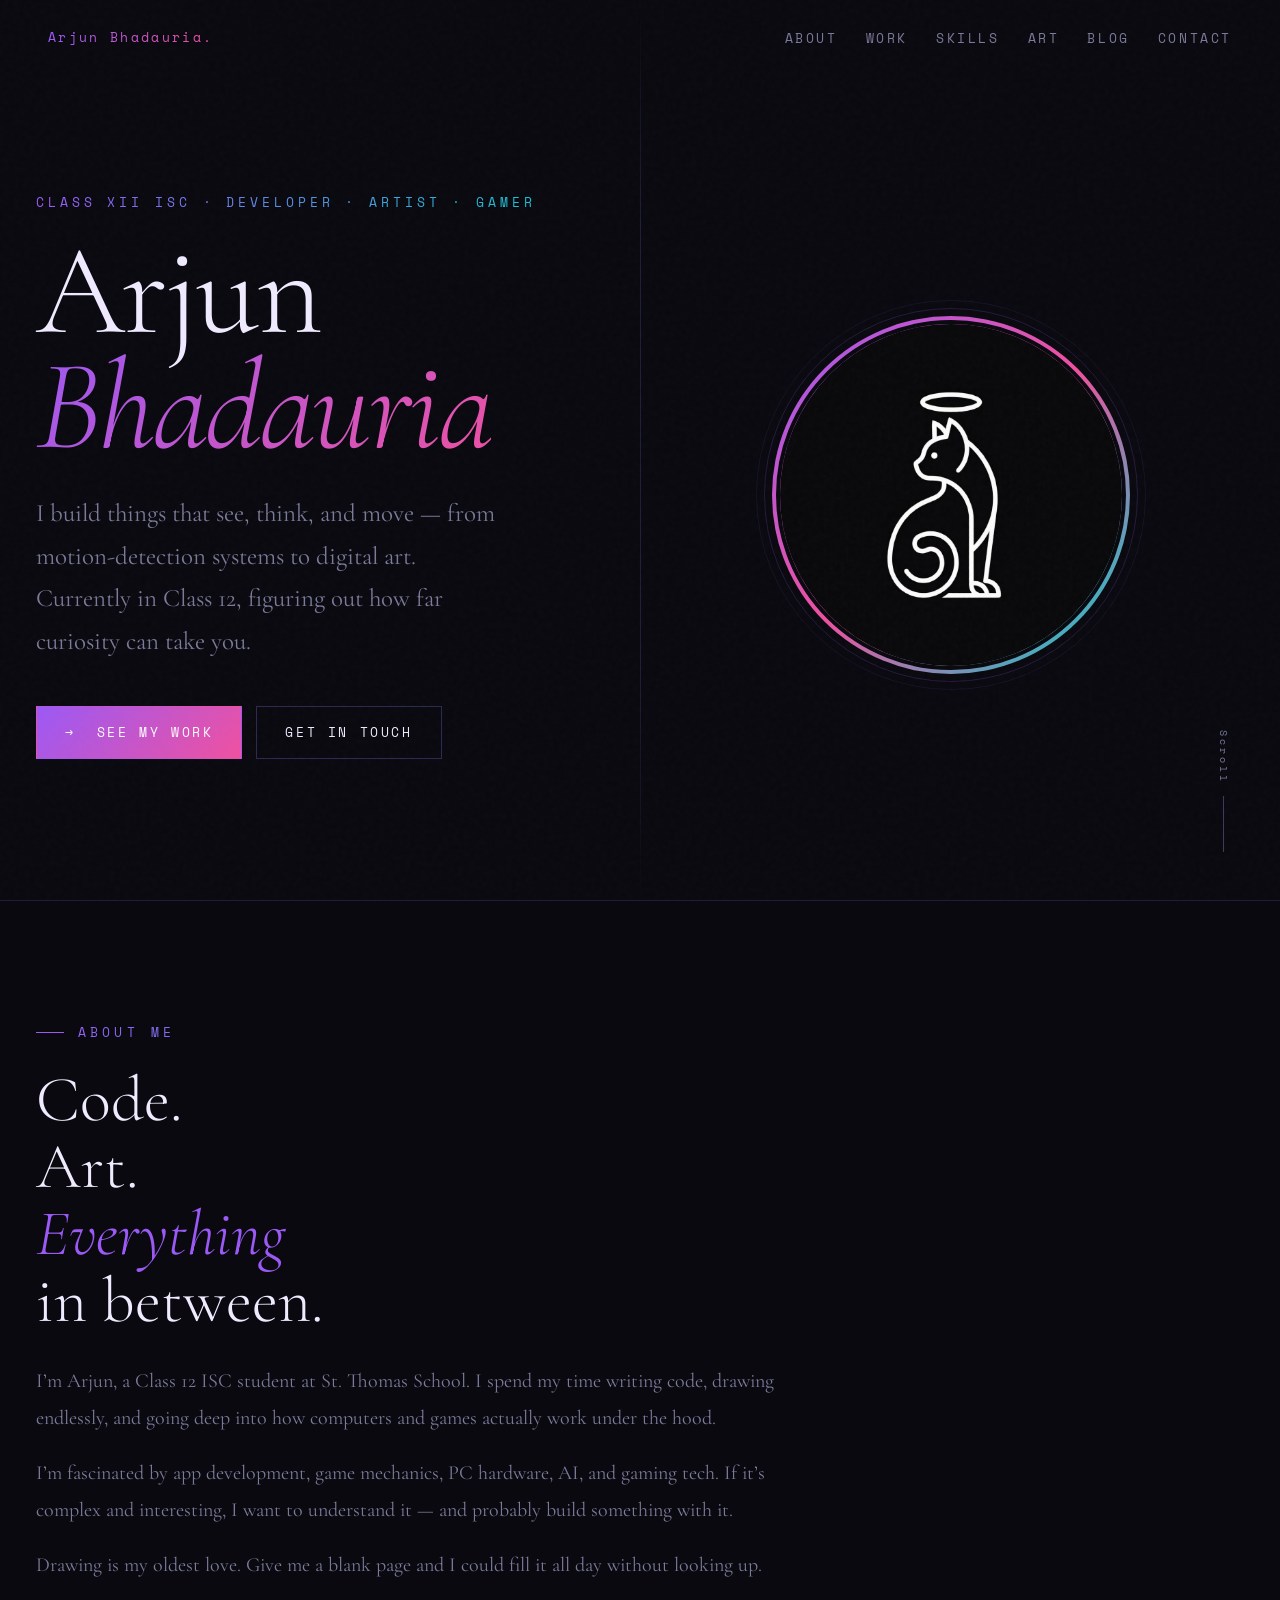
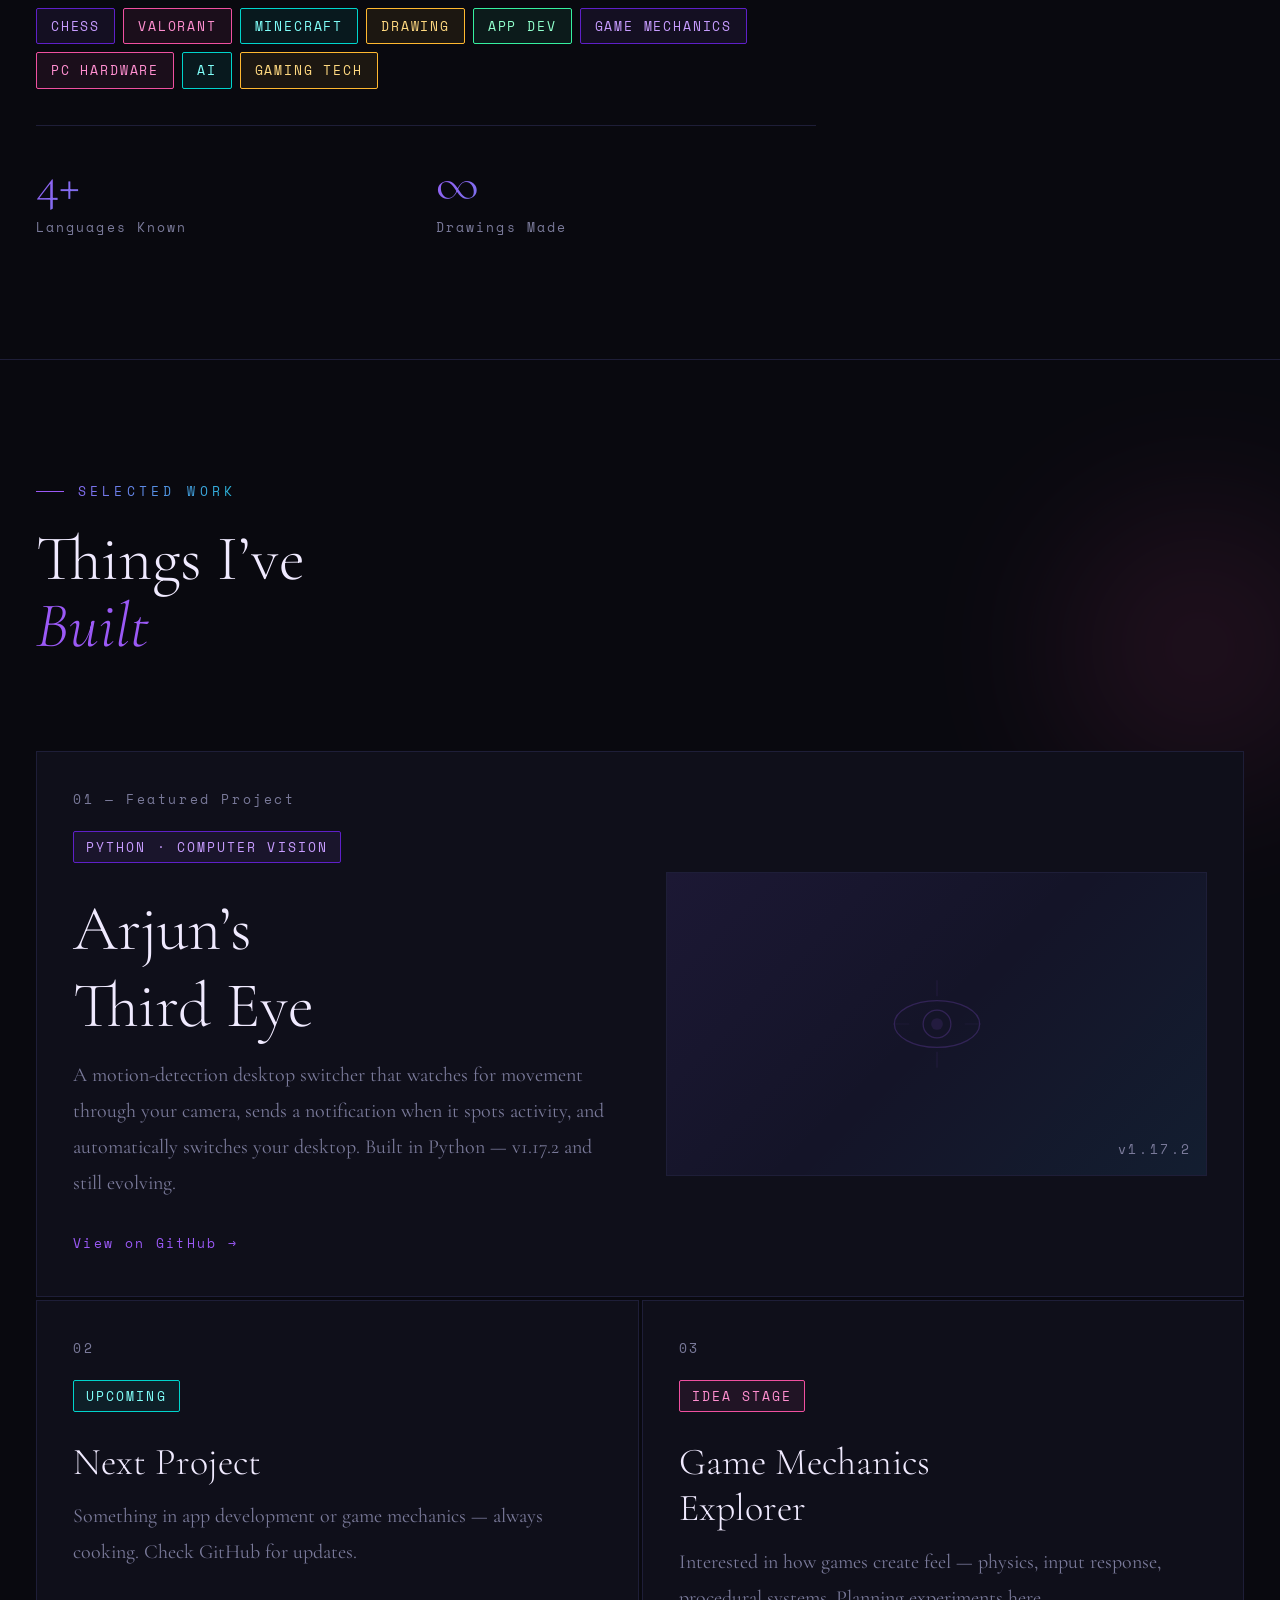
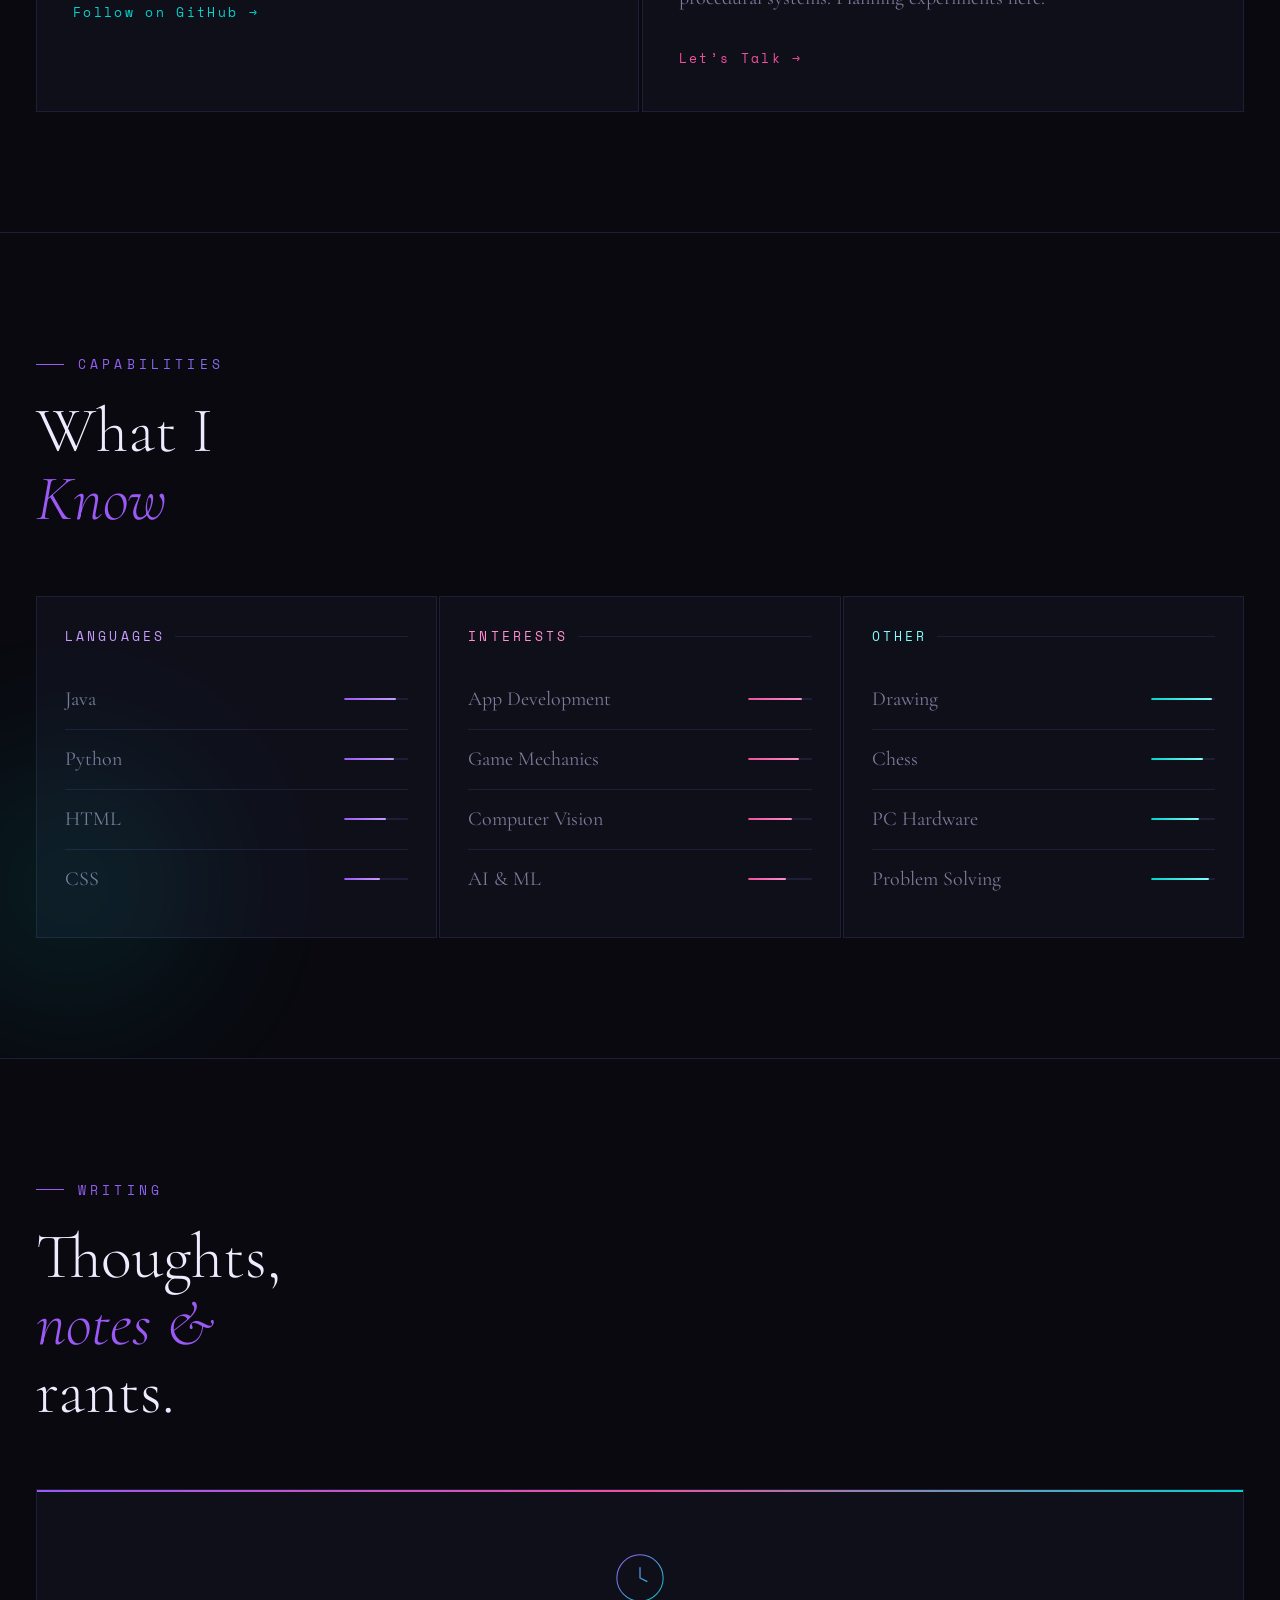
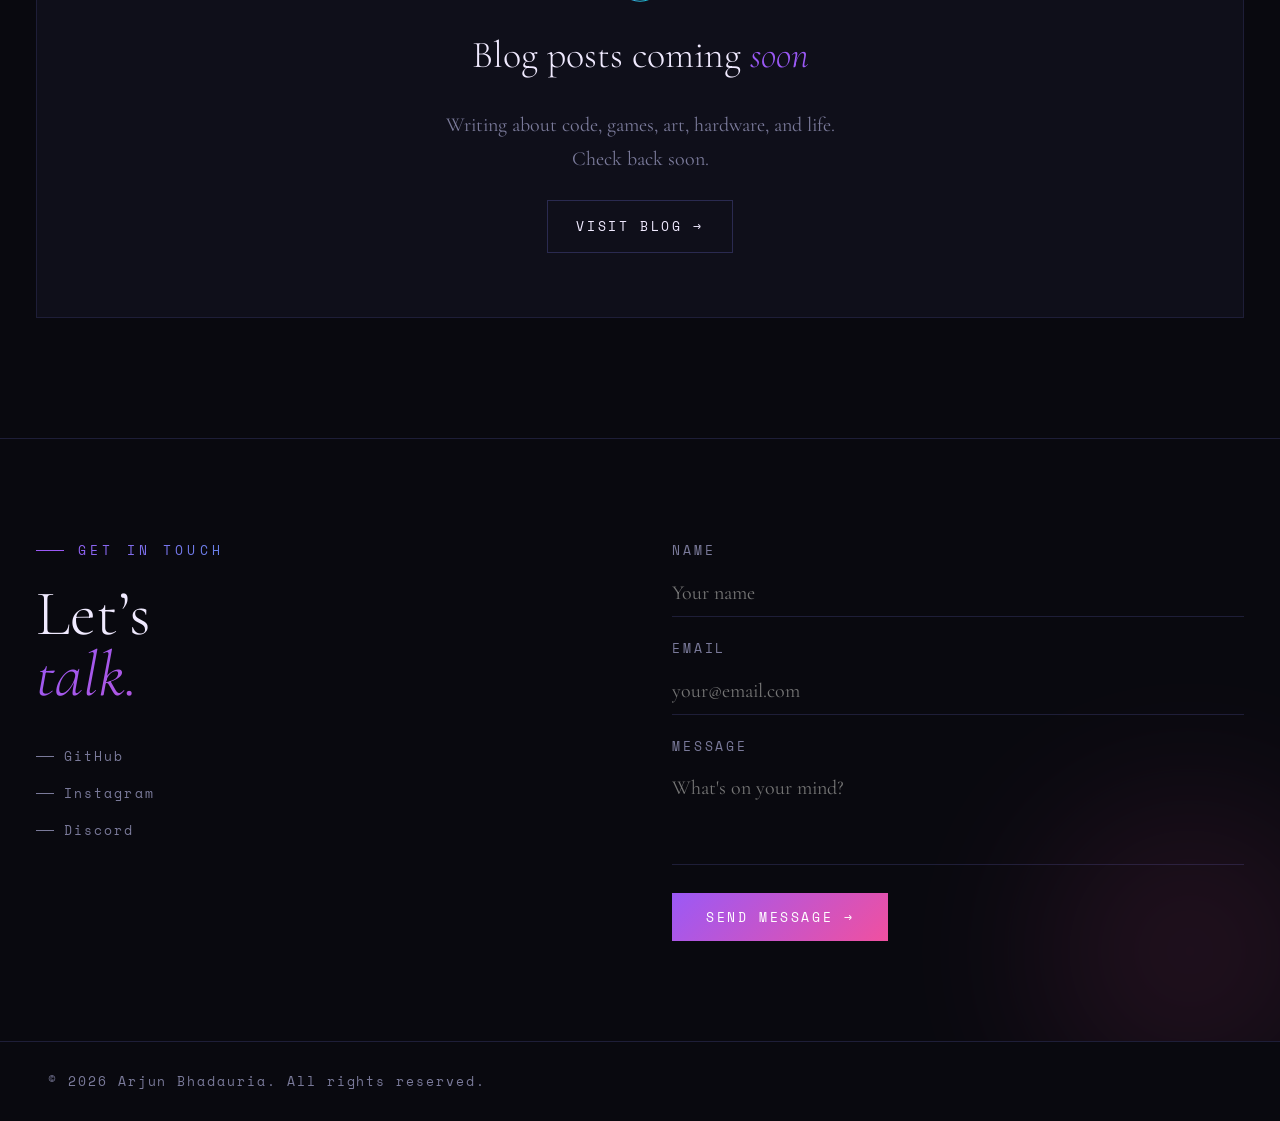
==== commit c56ce4db: "Add files via upload" ====
--- a/index.html
+++ b/index.html
@@ -11,14 +11,12 @@
 
 /* HERO */
 #hero {
-  min-height:100vh; display:flex; flex-direction:column; justify-content:flex-end;
-  padding:0 48px 80px; position:relative;
-}
-.hero-orb-1 { width:500px; height:500px; top:-80px; right:-80px; }
-.hero-orb-2 { width:360px; height:360px; bottom:60px; left:-80px; }
-.hero-orb-3 { width:240px; height:240px; top:40%; right:30%; }
+  min-height:100vh; display:grid; grid-template-columns:1fr 1fr;
+  align-items:center; padding:0 48px; padding-top:100px; position:relative; gap:48px;
+}
+.hero-content { display:flex; flex-direction:column; justify-content:center; padding-bottom:40px; }
 .hero-line {
-  position:absolute; top:0; bottom:0; left:58%; width:1px;
+  position:absolute; top:0; bottom:0; left:50%; width:1px;
   background:linear-gradient(to bottom,transparent,var(--border) 25%,var(--border) 75%,transparent);
 }
 .hero-eyebrow {
@@ -37,23 +35,45 @@
   -webkit-background-clip:text; -webkit-text-fill-color:transparent; background-clip:text;
 }
 .hero-desc {
-  max-width:520px; color:var(--muted); font-size:var(--fs-md); line-height:1.7;
+  max-width:480px; color:var(--muted); font-size:var(--fs-md); line-height:1.7;
   margin-bottom:44px; opacity:0; animation:fadeUp .9s .7s ease forwards;
 }
 .hero-btns { display:flex; gap:14px; flex-wrap:wrap; opacity:0; animation:fadeUp .9s .9s ease forwards; }
 .scroll-hint {
-  position:absolute; right:48px; bottom:80px;
+  position:absolute; right:48px; bottom:48px;
   font-family:var(--mono); font-size:10px; letter-spacing:.3em; color:var(--muted);
   writing-mode:vertical-rl; display:flex; align-items:center; gap:12px;
   opacity:0; animation:fadeUp 1s 1.1s ease forwards;
 }
 .scroll-hint::after { content:''; display:block; width:1px; height:56px; background:var(--dim); }
 
+/* Hero pfp */
+.hero-pfp-wrap {
+  display:flex; align-items:center; justify-content:center;
+  opacity:0; animation:fadeUp 1s .6s ease forwards;
+}
+.hero-pfp-ring {
+  width:clamp(200px,28vw,380px); height:clamp(200px,28vw,380px);
+  border-radius:50%; padding:4px; flex-shrink:0;
+  background:linear-gradient(135deg,var(--violet),var(--pink),var(--cyan));
+  position:relative;
+}
+.hero-pfp-ring::before {
+  content:''; position:absolute; inset:-8px; border-radius:50%;
+  border:1px solid rgba(155,89,246,.2);
+}
+.hero-pfp-ring::after {
+  content:''; position:absolute; inset:-16px; border-radius:50%;
+  border:1px solid rgba(155,89,246,.1);
+}
+.hero-pfp {
+  width:100%; height:100%; border-radius:50%; object-fit:cover;
+  display:block; border:4px solid var(--bg);
+}
+
 /* ABOUT */
-#about {
-  padding:120px 48px; border-top:1px solid var(--border);
-  display:block; max-width:760px;
-}
+#about { padding:120px 48px; border-top:1px solid var(--border); }
+.about-inner { max-width:780px; }
 .about-text { color:var(--muted); font-size:var(--fs-base); line-height:1.85; margin-bottom:18px; }
 .interest-chips { display:flex; flex-wrap:wrap; gap:8px; margin-top:24px; }
 .about-stats { display:grid; grid-template-columns:1fr 1fr; gap:20px; margin-top:36px; padding-top:32px; border-top:1px solid var(--border); }
@@ -104,21 +124,6 @@
 .skill-item { display:flex; justify-content:space-between; align-items:center; padding:12px 0; border-bottom:1px solid var(--border); font-size:var(--fs-base); color:var(--muted); }
 .skill-item:last-child { border-bottom:none; }
 
-/* ART */
-#art { padding:120px 48px; border-top:1px solid var(--border); }
-.art-grid { display:grid; grid-template-columns:repeat(3,1fr); gap:3px; margin-top:64px; }
-.art-item { position:relative; overflow:hidden; background:var(--surface); border:1px solid var(--border); }
-.art-item:first-child { grid-column:span 2; }
-.art-item:last-child  { grid-column:span 2; }
-.art-canvas { width:100%; display:block; }
-.art-overlay {
-  position:absolute; inset:0;
-  background:linear-gradient(to top,rgba(9,9,15,.88) 0%,transparent 55%);
-  display:flex; flex-direction:column; justify-content:flex-end; padding:24px; opacity:0; transition:opacity .3s;
-}
-.art-item:hover .art-overlay { opacity:1; }
-.art-title { font-size:var(--fs-md); margin-bottom:4px; color:var(--text); }
-.art-medium { font-family:var(--mono); font-size:var(--fs-xs); letter-spacing:.16em; color:var(--violet-l); }
 
 /* BLOG TEASER */
 #blog { padding:120px 48px; border-top:1px solid var(--border); }
@@ -159,35 +164,114 @@
 .contact-link::before { content:''; display:block; width:18px; height:1px; background:currentColor; }
 .contact-form { display:flex; flex-direction:column; gap:20px; }
 
-/* ── RESPONSIVE ── */
+/* ══════════════════════════════════════════
+   RESPONSIVE — ALL DEVICES
+   1280px+ : large desktop (default styles)
+   900-1279: laptop / small desktop
+   600-899 : tablet
+   380-599 : large phone
+   0-379   : small phone (SE, Galaxy A series)
+══════════════════════════════════════════ */
+
+/* ── Laptop / small desktop ── */
+@media(max-width:1280px){
+  #hero { padding:0 36px; padding-top:90px; gap:36px; }
+  #about,#projects,#skills,#blog { padding-left:36px; padding-right:36px; }
+  #contact { padding:100px 36px; }
+  .skills-grid { gap:2px; }
+  .skill-group { padding:28px; }
+}
+
+/* ── Tablet ── */
 @media(max-width:900px){
-  #hero    { padding:0 28px 64px; }
-  #about, #contact { padding:80px 28px; }
+  /* Hero: stack vertically, pfp on top */
+  #hero { grid-template-columns:1fr; padding:100px 28px 56px; gap:36px; min-height:auto; }
+  .hero-pfp-wrap { order:-1; }
+  .hero-pfp-ring { width:150px; height:150px; }
   .hero-line, .scroll-hint { display:none; }
-  #projects  { padding:80px 28px; }
+  .hero-desc { font-size:var(--fs-base); max-width:100%; }
+
+  /* Sections */
+  #about   { padding:72px 28px; }
+  #projects { padding:72px 28px; }
+  #skills   { padding:72px 28px; }
+  #blog     { padding:72px 28px; }
+  #contact  { grid-template-columns:1fr; padding:72px 28px; gap:44px; }
+
+  /* Grids */
   .projects-grid { grid-template-columns:1fr; }
   .project-card.featured { grid-column:span 1; grid-template-columns:1fr; }
   .project-visual { display:none; }
-  #skills    { padding:80px 28px; }
   .skills-grid { grid-template-columns:1fr 1fr; }
-  #art       { padding:80px 28px; }
-  .art-grid  { grid-template-columns:1fr 1fr; }
-  .art-item:first-child, .art-item:last-child { grid-column:span 2; }
-  #blog      { padding:80px 28px; }
   .blog-grid { grid-template-columns:1fr 1fr; }
-  #contact   { padding:80px 28px; }
-}
-@media(max-width:560px){
-  #hero { padding:0 20px 56px; }
-  .hero-btns { flex-direction:column; }
-  .btn { justify-content:center; }
-  #about,#projects,#skills,#art,#blog,#contact { padding-left:20px; padding-right:20px; padding-top:64px; padding-bottom:64px; }
-  .about-stats { grid-template-columns:1fr 1fr; }
+
+  /* Cards */
+  .project-card { padding:28px; }
+  .skill-group { padding:28px; }
+  .blog-card { padding:24px; }
+}
+
+/* ── Large phone ── */
+@media(max-width:600px){
+  /* Hero */
+  #hero { padding:88px 20px 48px; gap:28px; }
+  .hero-pfp-ring { width:120px; height:120px; }
+  .hero-pfp-ring::before, .hero-pfp-ring::after { display:none; }
+  .hero-btns { flex-direction:column; align-items:stretch; }
+  .btn { justify-content:center; width:100%; }
+
+  /* Nav */
+  nav { padding:14px 20px; }
+
+  /* Sections — uniform padding */
+  #about,#projects,#skills,#blog { padding:56px 20px; }
+  #contact { padding:56px 20px; gap:36px; }
+
+  /* About */
+  .about-inner { max-width:100%; }
+  .about-stats { grid-template-columns:1fr 1fr; gap:16px; }
+  .stat-num { font-size:clamp(28px,8vw,40px); }
+  .interest-chips { gap:6px; }
+  .chip { font-size:10px; padding:5px 10px; }
+
+  /* Projects */
+  .projects-header { flex-direction:column; align-items:flex-start; gap:12px; margin-bottom:40px; }
+  .project-card { padding:24px; }
+  .project-card.featured .project-title { font-size:var(--fs-lg); }
+
+  /* Skills */
   .skills-grid { grid-template-columns:1fr; }
-  .art-grid { grid-template-columns:1fr; }
-  .art-item:first-child, .art-item:last-child { grid-column:span 1; }
+  .skill-group { padding:24px; }
+
+  /* Blog */
   .blog-grid { grid-template-columns:1fr; }
-  .contact-heading { font-size:clamp(40px,12vw,70px); }
+  .blog-card { padding:22px; }
+
+  /* Contact */
+  .contact-heading { font-size:clamp(38px,11vw,60px); }
+  .form-input, .form-textarea { font-size:16px; } /* prevent iOS zoom on focus */
+}
+
+/* ── Small phone (iPhone SE, narrow Android) ── */
+@media(max-width:380px){
+  #hero { padding:80px 16px 44px; }
+  .hero-pfp-ring { width:100px; height:100px; }
+  #about,#projects,#skills,#blog,#contact { padding-left:16px; padding-right:16px; }
+  nav { padding:12px 16px; }
+  .nav-logo { font-size:10px; }
+  .about-stats { grid-template-columns:1fr 1fr; gap:12px; }
+  .project-card, .skill-group, .blog-card { padding:18px; }
+  .contact-heading { font-size:clamp(32px,10vw,48px); }
+  .btn { padding:12px 20px; font-size:10px; }
+  footer { padding:16px; }
+}
+
+/* ── Large screens (1600px+) ── */
+@media(min-width:1600px){
+  #hero { padding:0 80px; padding-top:110px; }
+  #about,#projects,#skills,#blog { padding-left:80px; padding-right:80px; }
+  #contact { padding:140px 80px; }
+  .hero-pfp-ring { width:420px; height:420px; }
 }
 </style>
 </head>
@@ -203,7 +287,7 @@
     <li><a href="#about">About</a></li>
     <li><a href="#projects">Work</a></li>
     <li><a href="#skills">Skills</a></li>
-    <li><a href="#art">Art</a></li>
+    <li><a href="art.html">Art</a></li>
     <li><a href="#blog">Blog</a></li>
     <li><a href="#contact">Contact</a></li>
   </ul>
@@ -215,34 +299,37 @@
   <a href="#about"    onclick="closeMobileNav()">About</a>
   <a href="#projects" onclick="closeMobileNav()">Work</a>
   <a href="#skills"   onclick="closeMobileNav()">Skills</a>
-  <a href="#art"      onclick="closeMobileNav()">Art</a>
+  <a href="art.html"  onclick="closeMobileNav()">Art</a>
   <a href="#blog"     onclick="closeMobileNav()">Blog</a>
   <a href="#contact"  onclick="closeMobileNav()">Contact</a>
 </div>
 
 <!-- HERO -->
 <section id="hero">
-  <div class="orb orb-v hero-orb-1"></div>
-  <div class="orb orb-p hero-orb-2"></div>
-  <div class="orb orb-c hero-orb-3"></div>
   <div class="hero-line"></div>
-  <div class="hero-eyebrow">Class XII ISC &middot; Developer &middot; Artist &middot; Gamer</div>
-  <h1 class="hero-name">Arjun<br><em>Bhadauria</em></h1>
-  <p class="hero-desc">I build things that see, think, and move &mdash; from motion-detection systems to digital art. Currently in Class 12, figuring out how far curiosity can take you.</p>
-  <div class="hero-btns">
-    <a href="#projects" class="btn btn-primary">&#8594;&nbsp;&nbsp;See My Work</a>
-    <a href="#contact"  class="btn btn-outline">Get In Touch</a>
+  <div class="hero-content">
+    <div class="hero-eyebrow">Class XII ISC &middot; Developer &middot; Artist &middot; Gamer</div>
+    <h1 class="hero-name">Arjun<br><em>Bhadauria</em></h1>
+    <p class="hero-desc">I build things that see, think, and move &mdash; from motion-detection systems to digital art. Currently in Class 12, figuring out how far curiosity can take you.</p>
+    <div class="hero-btns">
+      <a href="#projects" class="btn btn-primary">&#8594;&nbsp;&nbsp;See My Work</a>
+      <a href="#contact"  class="btn btn-outline">Get In Touch</a>
+    </div>
+  </div>
+  <div class="hero-pfp-wrap">
+    <div class="hero-pfp-ring">
+      <img src="assets/img/pfp.png" alt="Arjun Bhadauria" class="hero-pfp"/>
+    </div>
   </div>
   <div class="scroll-hint">Scroll</div>
 </section>
 
 <!-- ABOUT -->
 <section id="about">
-  <div class="orb orb-v" style="width:300px;height:300px;top:20%;left:-100px;opacity:.1;"></div>
-  <div class="reveal">
+  <div class="about-inner reveal">
     <div class="section-label">About Me</div>
     <h2 class="big-heading">Code.<br>Art.<br><em>Everything</em><br>in between.</h2>
-    <p class="about-text">I&rsquo;m Arjun, a Class 12 ISC student who did his 10th from St.&nbsp;Thomas ICSE School (82%). I spend my time writing code, drawing endlessly, and going deep into how computers and games actually work under the hood.</p>
+    <p class="about-text">I&rsquo;m Arjun, a Class 12 ISC student at St.&nbsp;Thomas School. I spend my time writing code, drawing endlessly, and going deep into how computers and games actually work under the hood.</p>
     <p class="about-text">I&rsquo;m fascinated by app development, game mechanics, PC hardware, AI, and gaming tech. If it&rsquo;s complex and interesting, I want to understand it &mdash; and probably build something with it.</p>
     <p class="about-text">Drawing is my oldest love. Give me a blank page and I could fill it all day without looking up.</p>
     <div class="interest-chips">
@@ -275,13 +362,13 @@
   <div class="projects-grid">
 
     <!-- Featured -->
-    <div class="card card-glow project-card featured reveal">
+    <a href="https://github.com/arjundevloper/motion-detection-desktop-switcher/tree/main/arjuns_third_eye_v1.17.2" target="_blank" class="card card-glow project-card featured reveal" style="text-decoration:none;color:inherit;display:grid;">
       <div>
         <div class="project-num">01 &mdash; Featured Project</div>
         <span class="project-tag chip chip-v">Python &middot; Computer Vision</span>
         <h3 class="project-title" style="margin-top:14px;">Arjun&rsquo;s<br>Third Eye</h3>
         <p class="project-desc">A motion-detection desktop switcher that watches for movement through your camera, sends a notification when it spots activity, and automatically switches your desktop. Built in Python &mdash; v1.17.2 and still evolving.</p>
-        <a href="https://github.com/arjundevloper/motion-detection-desktop-switcher/tree/main/arjuns_third_eye_v1.17.2" target="_blank" class="arrow-link">View on GitHub &#8594;</a>
+        <span class="arrow-link">View on GitHub &#8594;</span>
       </div>
       <div class="project-visual">
         <div class="project-visual-inner"></div>
@@ -296,25 +383,25 @@
         </svg>
         <span class="project-v-label">v1.17.2</span>
       </div>
-    </div>
+    </a>
 
     <!-- P2 -->
-    <div class="card card-glow project-card reveal">
+    <a href="https://github.com/arjundevloper" target="_blank" class="card card-glow project-card reveal" style="text-decoration:none;color:inherit;">
       <div class="project-num">02</div>
       <span class="project-tag chip chip-c">Upcoming</span>
       <h3 class="project-title" style="margin-top:14px;">Next Project</h3>
       <p class="project-desc">Something in app development or game mechanics &mdash; always cooking. Check GitHub for updates.</p>
-      <a href="https://github.com/arjundevloper" target="_blank" class="arrow-link cyan">Follow on GitHub &#8594;</a>
-    </div>
+      <span class="arrow-link cyan">Follow on GitHub &#8594;</span>
+    </a>
 
     <!-- P3 -->
-    <div class="card card-glow project-card reveal">
+    <a href="https://github.com/arjundevloper" target="_blank" class="card card-glow project-card reveal" style="text-decoration:none;color:inherit;">
       <div class="project-num">03</div>
       <span class="project-tag chip chip-p">Idea Stage</span>
       <h3 class="project-title" style="margin-top:14px;">Game Mechanics<br>Explorer</h3>
       <p class="project-desc">Interested in how games create feel &mdash; physics, input response, procedural systems. Planning experiments here.</p>
-      <a href="#contact" class="arrow-link pink">Let&rsquo;s Talk &#8594;</a>
-    </div>
+      <span class="arrow-link pink">Let&rsquo;s Talk &#8594;</span>
+    </a>
   </div>
 </section>
 
@@ -348,22 +435,6 @@
       <div class="skill-item">Problem Solving<div class="skill-bar"><div class="skill-bar-fill fill-c" style="--pct:.90"></div></div></div>
     </div>
   </div>
-</section>
-
-<!-- ART -->
-<section id="art">
-  <div class="orb orb-v" style="width:220px;height:220px;top:20%;right:-40px;opacity:.12;"></div>
-  <div class="reveal">
-    <div class="section-label">Art &amp; Visuals</div>
-    <h2 class="big-heading">I draw.<br><em>All day</em><br>if I could.</h2>
-  </div>
-  <div class="art-grid reveal">
-    <div class="art-item"><canvas class="art-canvas" id="c1"></canvas><div class="art-overlay"><div class="art-title">Generative Forms</div><div class="art-medium">Canvas &middot; Code Art</div></div></div>
-    <div class="art-item"><canvas class="art-canvas" id="c2"></canvas><div class="art-overlay"><div class="art-title">Study in Light</div><div class="art-medium">Digital &middot; Illustration</div></div></div>
-    <div class="art-item"><canvas class="art-canvas" id="c3"></canvas><div class="art-overlay"><div class="art-title">Flow Field</div><div class="art-medium">Algorithm &middot; Art</div></div></div>
-    <div class="art-item"><canvas class="art-canvas" id="c4"></canvas><div class="art-overlay"><div class="art-title">Star Field</div><div class="art-medium">Generative &middot; Canvas</div></div></div>
-  </div>
-
 </section>
 
 <!-- BLOG -->
@@ -409,7 +480,6 @@
 
 <footer>
   <p>&#169; 2026 Arjun Bhadauria. All rights reserved.</p>
-  <p>Built with Java, Python &amp; curiosity.</p>
 </footer>
 
 <script src="assets/main.js"></script>
--- a/assets/style.css
+++ b/assets/style.css
@@ -49,7 +49,7 @@
 
 /* ── RESET ── */
 *, *::before, *::after { box-sizing: border-box; margin: 0; padding: 0; }
-html { scroll-behavior: smooth; }
+html { scroll-padding-top: 72px; }
 
 body {
   background: var(--bg);
@@ -247,7 +247,7 @@
 footer a:hover { color:var(--violet); }
 
 /* ══════════════════════════════════
-   TABLET ≤900px
+   SHARED RESPONSIVE
 ══════════════════════════════════ */
 @media(max-width:900px){
   nav { padding:18px 28px; }
@@ -255,11 +255,20 @@
   .nav-toggle { display:flex; }
   footer { padding:20px 28px; }
 }
-
-/* ══════════════════════════════════
-   MOBILE ≤560px
-══════════════════════════════════ */
-@media(max-width:560px){
-  nav { padding:15px 18px; }
-  footer { padding:18px; flex-direction:column; text-align:center; }
-}
+@media(max-width:600px){
+  nav { padding:14px 20px; }
+  .nav-logo { font-size:11px; letter-spacing:.14em; }
+  footer { padding:18px 20px; flex-direction:column; text-align:center; gap:8px; }
+  /* Prevent iOS auto-zoom on input focus */
+  input, textarea, select { font-size:16px !important; }
+}
+@media(max-width:380px){
+  nav { padding:12px 14px; }
+  .nav-logo { font-size:10px; }
+  footer { padding:14px; }
+}
+/* Large screens */
+@media(min-width:1600px){
+  nav { padding:24px 80px; }
+  footer { padding:32px 80px; }
+}
